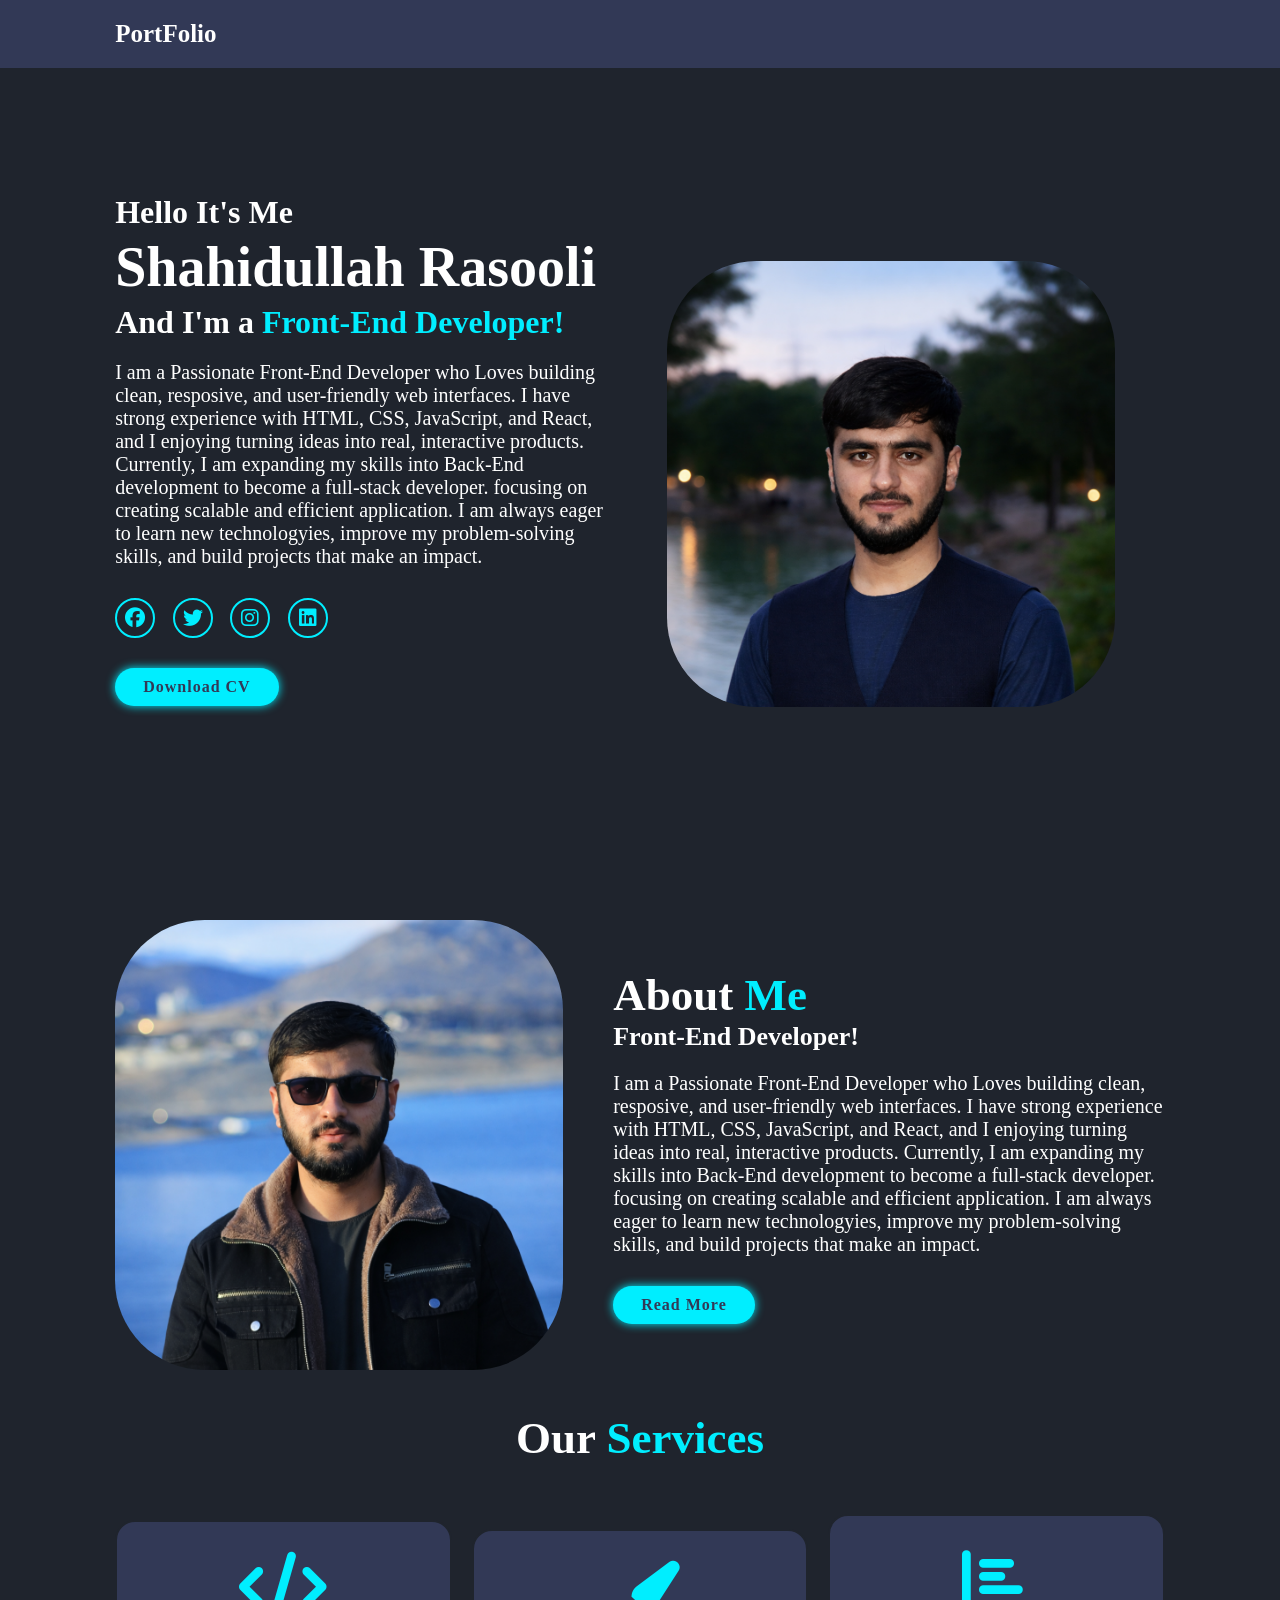
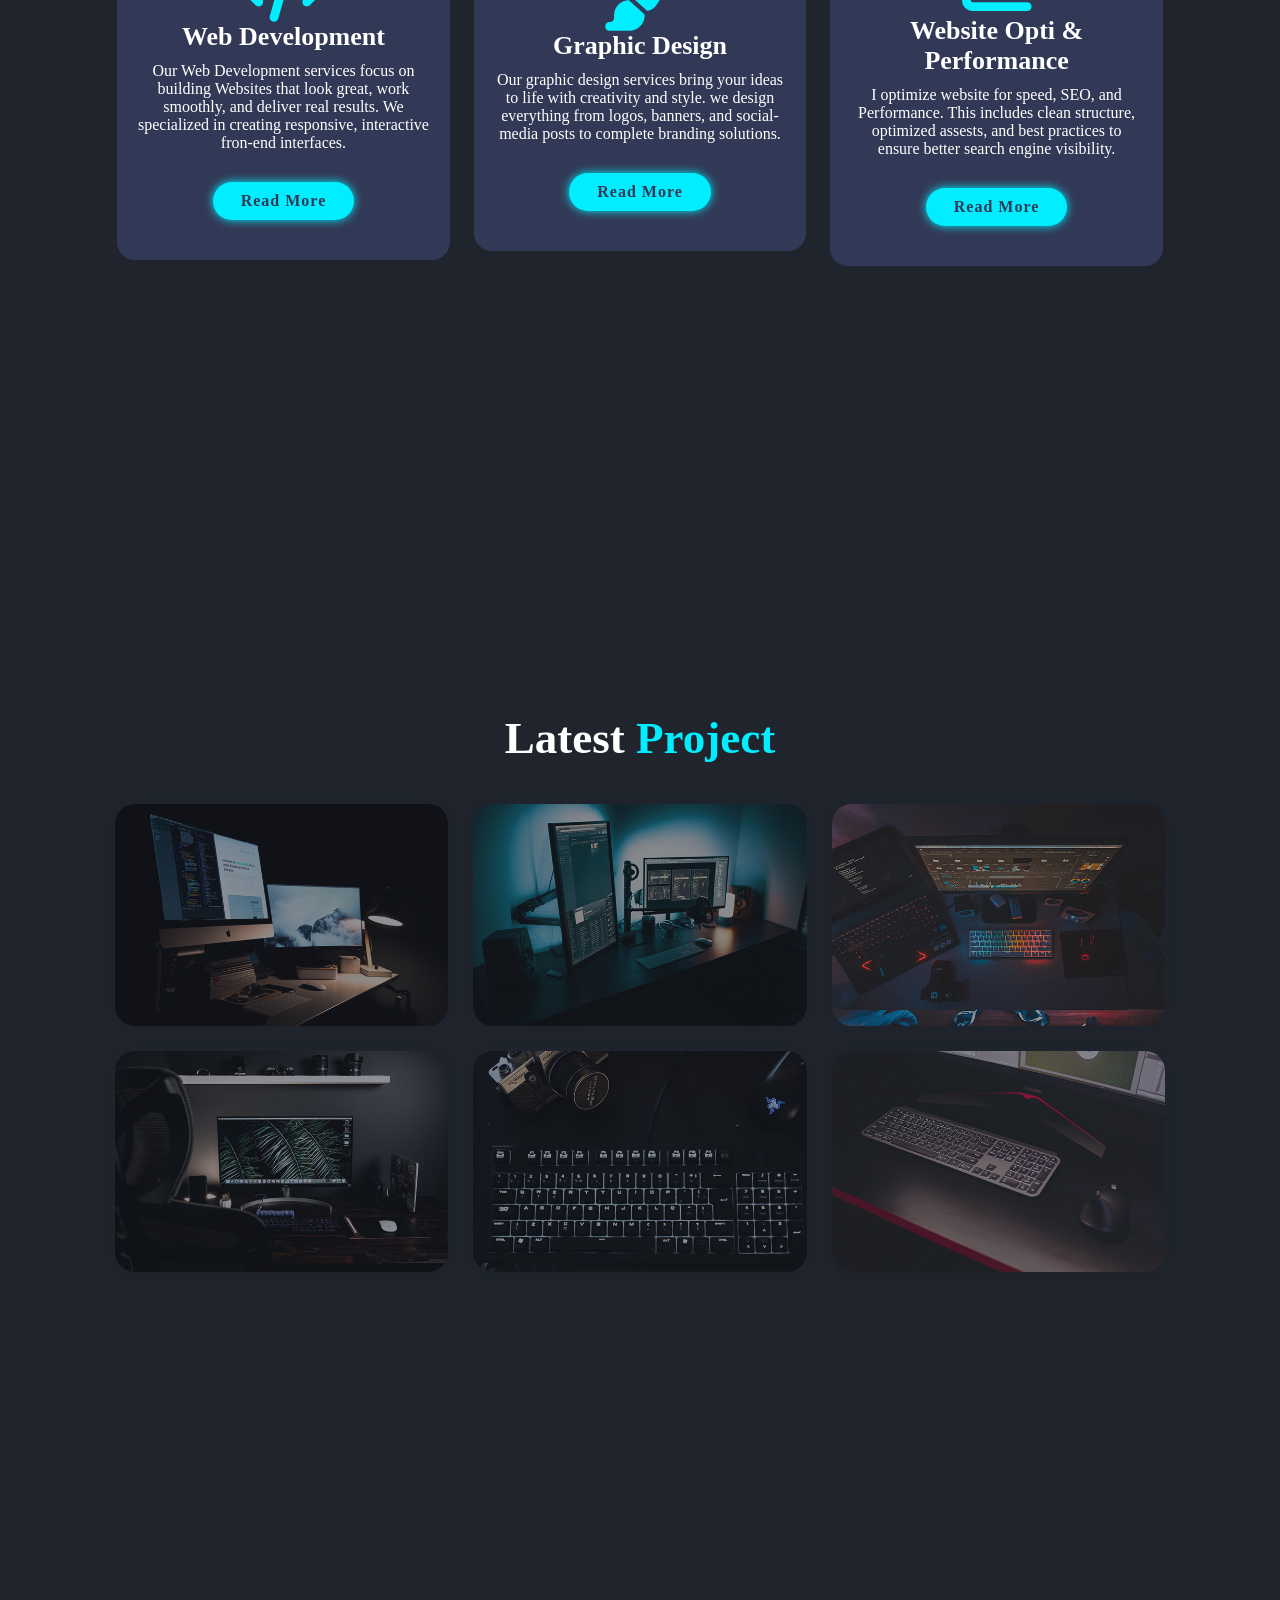
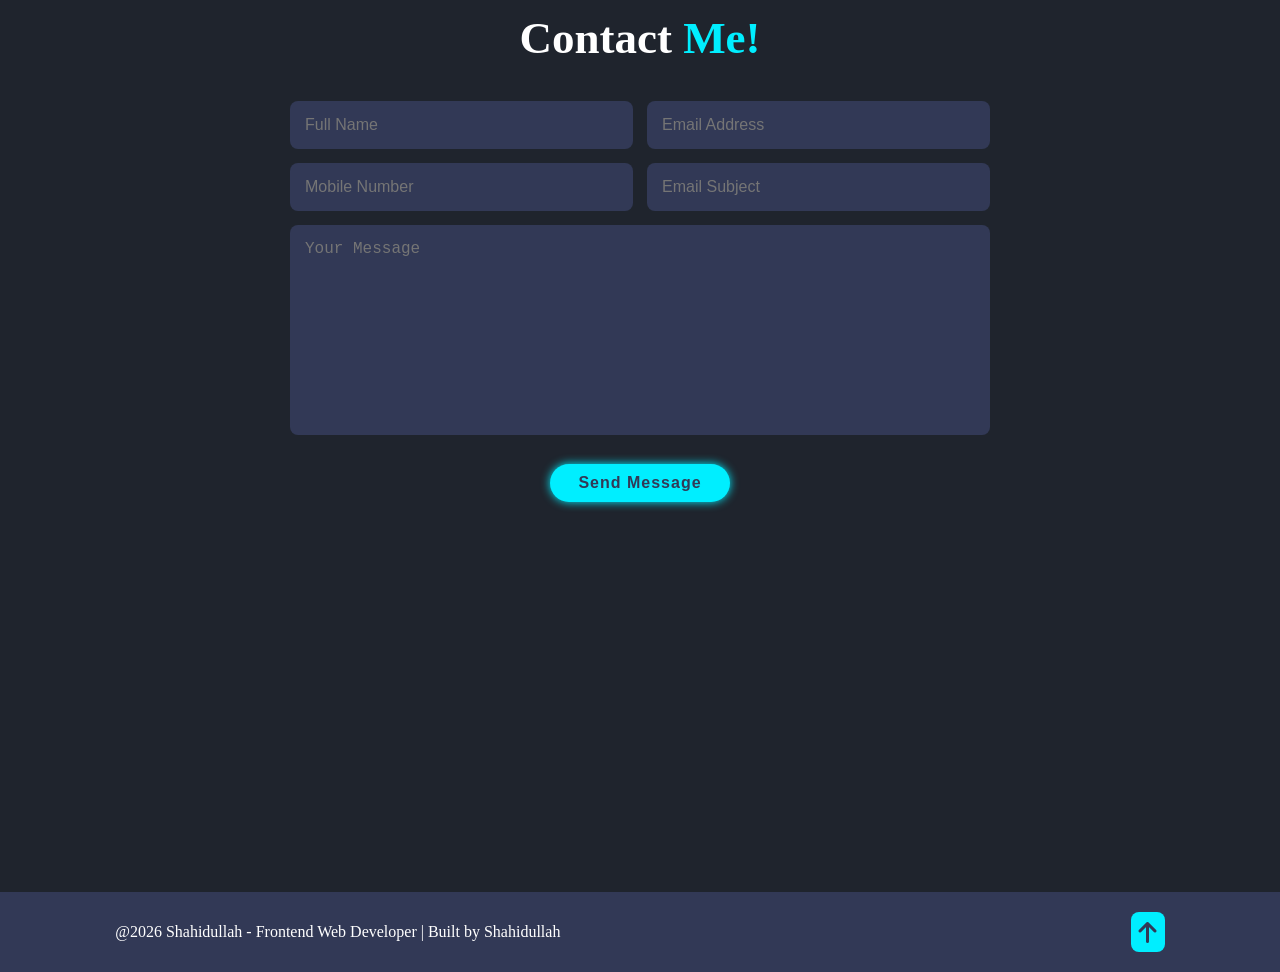
==== index.html @ 0fb564a4 "Add files via upload" ====
<!DOCTYPE html>
<html lang="en">
  <head>
    <meta charset="UTF-8" />
    <meta name="viewport" content="width=device-width, initial-scale=1.0" />
    <title>Responsive Personal Portfolio Website</title>

    

    <link
      href="https://unpkg.com/boxicons@2.1.4/css/boxicons.min.css"
      rel="stylesheet"
    />

    <link rel="stylesheet" href="css/style.css" />
    <link rel="stylesheet" href="css/all.css" />
  </head>
  <body>
    <!--Header Design -->

    <header class="header">
      <a href="#" class="logo">PortFolio</a>

      <i class="fa-solid fa-bars" id="menu-icon"></i>

      <nav class="navbar">
        <a href="#home" class="active">Home</a>
        <a href="#about">About</a>
        <a href="#services">Services</a>
        <a href="#portfolio">Portfolio</a>
        <a href="#contact">Contact</a>
      </nav>
    </header>

    <!--Home Section Design-->

    <section class="home" id="home">
      <div class="home-content">
            <h3>Hello It's Me</h3>
            <h1>Shahidullah Rasooli</h1>
            <h3>And I'm a <span>Front-End Developer!</span></h3>
            <p>
              I am a Passionate Front-End Developer who Loves building clean,
              resposive, and user-friendly web interfaces. I have strong experience
              with HTML, CSS, JavaScript, and React, and I enjoying turning ideas
              into real, interactive products. Currently, I am expanding my skills
              into Back-End development to become a full-stack developer. focusing
              on creating scalable and efficient application. I am always eager to
              learn new technologyies, improve my problem-solving skills, and build
              projects that make an impact.
            </p>
            <div class="social-media">
              <a href="https://www.facebook.com/profile.php?id=100089899447970"
                ><i class="fab fa-facebook"></i
              ></a>
              <a href="https://www.twitter.com"><i class="fab fa-twitter"></i></a>
              <a href="https://www.instagram.com"><i class="fab fa-instagram"></i></a>
              <a href="https://www.linkedin.com"><i class="fab fa-linkedin"></i></a>
            </div>
            <a href="#" class="btn">Download CV</a>
          </div>

          <div class="home-img">
             <img src="images/me-1 (2).png" alt="">
          </div>
       
      </div>

      <div class="home-img">
        <img src="images/" alt="" />
      </div>
    </section>

    <!--About Section Design-->

    <sectoin class="about" id="about">
      <div class="about-img">
        <img src="images/me-2 (1).png" alt="" />
      </div>
      <div class="about-content">
        <h2 class="heading">About <span>Me</span></h2>
        <h3>Front-End Developer!</h3>
        <p>
          I am a Passionate Front-End Developer who Loves building clean,
          resposive, and user-friendly web interfaces. I have strong experience
          with HTML, CSS, JavaScript, and React, and I enjoying turning ideas
          into real, interactive products. Currently, I am expanding my skills
          into Back-End development to become a full-stack developer. focusing
          on creating scalable and efficient application. I am always eager to
          learn new technologyies, improve my problem-solving skills, and build
          projects that make an impact.
        </p>
        <a href="#" class="btn">Read More</a>
      </div>


          
    </sectoin>

    <!--Services Section Design-->

    <section class="services" id="services">
      <h2 class="heading">Our <span>Services</span></h2>
      <div class="services-container">
        <div class="services-box">
          <i class="fa-solid fa-code"></i>
          <h3>Web Development</h3>
          <p>
            Our Web Development services focus on building Websites that look
            great, work smoothly, and deliver real results. We specialized in
            creating responsive, interactive fron-end interfaces.
          </p>
          <a href="#" class="btn">Read More</a>
        </div>

        <div class="services-box">
          <i class="fa-solid fa-paintbrush"></i>
          <h3>Graphic Design</h3>
          <p>
            Our graphic design services bring your ideas to life with creativity
            and style. we design everything from logos, banners, and
            social-media posts to complete branding solutions.
          </p>
          <a href="#" class="btn">Read More</a>
        </div>

        <div class="services-box">
          <i class="fa-solid fa-chart-bar"></i>
          <h3>Website Opti & Performance</h3>
          <p>
            I optimize website for speed, SEO, and Performance. This includes
            clean structure, optimized assests, and best practices to ensure better search engine visibility.
          </p>
          <a href="#" class="btn">Read More</a>
        </div>
      </div>
    </section>

    <!--Portfolio Section-->

    <section class="portfolio" id="portfolio">
      <h2 class="heading">Latest <span>Project</span></h2>
      <div class="portfolio-container">
        <div class="portfolio-box">
          <img src="images/portfolio1.jpg" alt="" />
          <div class="portfolio-layer">
            <h4>Personal Portfolio website</h4>
            <p>
             A modern and responsive portfolio website to showcase my skills, projects, and experience.
            </p>
            <a href="#" class="btn"><i class="fa-solid fa-link"></i></a>
          </div>
        </div>

        <div class="portfolio-box">
          <img src="images/portfolio2.jpg" alt="" />
          <div class="portfolio-layer">
            <h4>React Project(interactive App)</h4>
            <p>
            A task management app built with React for organization daily activities.
            </p>
            <a href="#" class="btn"><i class="fa-solid fa-link"></i></a>
          </div>
        </div>

        <div class="portfolio-box">
          <img src="images/portfolio3.jpg" alt="" />
          <div class="portfolio-layer">
            <h4>Contact Form Project</h4>
            <p>
              Contact Form with Validation. <br>
              A functional contact form with client-side Validation. 
            </p>
            <a href="#" class="btn"><i class="fa-solid fa-link"></i></a>
          </div>
        </div>

        <div class="portfolio-box">
          <img src="images/portfolio4.jpg" alt="" />
          <div class="portfolio-layer">
            <h4>E-Commerce Website</h4>
            <p>
             E-Commerce Website UI. <br>
             A responsive fron-end design for an online shopping website.
            </p>
            <a href="#" class="btn"><i class="fa-solid fa-link"></i></a>
          </div>
        </div>

        <div class="portfolio-box">
          <img src="images/portfolio5.jpg" alt="" />
          <div class="portfolio-layer">
            <h4>Weather Application</h4>
            <p>
             Weather Forecast App. <br>
             A web application that show real-time weather information.
            </p>
            <a href="#" class="btn"><i class="fa-solid fa-link"></i></a>
          </div>
        </div>

        <div class="portfolio-box">
          <img src="images/portfolio6.jpg" alt="" />
          <div class="portfolio-layer">
            <h4>Dashboard UI</h4>
            <p>
            Admin Dashboard UI.<br>
            A modern dashboard interface for managing data and statistics.
            </p>
            <a href="#" class="btn"><i class="fa-solid fa-link"></i></a>
          </div>
        </div>
      </div>
    </section>

    <!--Contact Section Design-->

    <section class="contact" id="contact">
      <h2 class="heading">Contact <span>Me!</span></h2>
      <form action="#">
        <div class="input-box">
          <input type="text" placeholder="Full Name" />
          <input type="email" placeholder="Email Address" />
        </div>
        <div class="input-box">
          <input type="number" placeholder="Mobile Number " />
          <input type="text" placeholder="Email Subject" />
        </div>
        <textarea
          name=""
          id=""
          cols="30"
          rows="10"
          placeholder="Your Message"
        ></textarea>
        <input type="submit" value="Send Message" class="btn" />
      </form>
    </section>

    <!--Footer Section Design-->
    <footer class="footer">
      <div class="footer-text">
        <p>@2026 Shahidullah - Frontend Web Developer | Built by Shahidullah</p>
      </div>
      <div class="footer-icontop">
        <a href="#home"> <i class="fa-solid fa-arrow-up"></i></a>
      </div>
    </footer>

    <script src="https://unpkg.com/scrollreveal"></script>

    <!--Custome js-->
    <script src="js/script.js"></script>
  </body>
</html>
---- css/style.css ----
*{
    margin: 0;
    padding: 0;
    box-sizing: border-box;
    text-decoration: none;
    border: none;
    outline: none;
    scroll-behavior: smooth;
  
   

}

:root{
    --bg-color: #1f242d;
    --second-bg-color: #323956;
    --text-color:#fff;
    --main-color:#0ef;

}

html{
    font-size: 62.5%;
   overflow-y: auto;
}


body{
    background: var(--bg-color);
  color: var(--text-color);
    font-family: 'Poppins' sans-serif;
  
}

section{
    min-height: 100vh;
    padding: 10rem 9% 2rem;
   
    
}





.header{
    position: fixed;
    top: 0;
    left: 0;
    width: 100%;
    padding: 2rem 9%;
    background: var(--second-bg-color) ;
    display: flex;
    justify-content: space-between;
    align-items: center;
    z-index: 100;
}

.header .sticky{
    border-bottom: .1rem solid rgba(0, 0, 0, .2);
}

.logo{
    font-size: 2.5rem;
    color: var(--text-color);
    font-weight: 600;
    cursor: default;
}



.navbar{
    position: absolute;
    top: 100%;
    left: 0;
    width: 100%;
    padding: 1rem 3%;
    background: var(--bg-color);
    border-top: .1rem solid rgba(0,0,0, .2);
    box-shadow: 0 .5rem 1rem rgba(0,0,0, .2);
    display: none;
}

.navbar.active{
    display: block;
}


.navbar a{
font-size: 1.7rem;
color: var(--text-color);
margin-left: 4rem;
}


.navbar a:hover,
.navbar a.active{
    color: var(--main-color);
}

#menu-icon{
    font-size: 3.6rem;
    color: var(--text-color);
    display: none;    

}


.home{
    display: flex;
    justify-content: center;
    align-items: center;
    padding: 2rem 9%;
    gap: 5rem;

}

.home-img img{
   width: 35vw;
  
   /* animation: floatImage 4s ease-in-out infinite;  */
   border-radius: 20%;
   margin-top: 70px;

}

 @keyframes floatImage {
    0% {
        transform: translateY(0);
    }

    50% {
        transform: translateY(-2.4rem);
    }
    100% {
        transform: translateY(0);
    }
 }

.home-content h3{
 font-size: 3.2rem;
 font-weight: 700;

}

span{
    color: var(--main-color);
}

.home-content h3:nth-of-type(2){
    margin-bottom: 2rem;
}

.home-content h1{
    font-size: 5.6rem;
    font-weight: 700;
    line-height: 1.3;
}

.home-content p{
    font-size: 2rem;

}


.social-media a{
    display: inline-flex;
    justify-content: center;
    align-items: center;
    width: 4rem;
    height: 4rem;
    background: transparent;
    border: .2rem solid var(--main-color);
    border-radius: 50%;
    font-size: 2rem;
    color: var(--main-color);
    margin: 3rem 1.5rem 3rem 0;
    transition: 0.5s ease;
}


.social-media a:hover{
    background: var(--main-color);
    color: var(--second-bg-color);
    box-shadow: 0 0 1rem var(--main-color);
}



.btn{
    display: inline-block;
    padding: 1rem 2.8rem;
    background: var(--main-color);
    border-radius: 4rem;
    box-shadow: 0 0 1rem var(--main-color);
    font-size: 1.6rem;
    color: var(--second-bg-color);
    letter-spacing: .1rem;
    font-weight: 600;
    transition: 0.5s ease;
}


.btn:hover{
    box-shadow: none;
}


.about{
    display: flex;
   justify-content: center;
   align-items: center;
   gap: 5rem;
  

  padding: 2rem 9%;

    


}



.about-img img{
width: 35vw;
/*animation: floatImage 4s ease-in-out infinite;*/
border-radius: 20%;
}

@keyframes floatImage {
    0% {
        transform: translateY(0);
    }

    50% {
        transform: translateY(-2.4rem);
    }
    100% {
        transform: translateY(0);
    }
 } 

.heading{
    text-align: center;
    font-size: 4.5rem;
}

.about-content h2{
    text-align: left;
    line-height: 1.2;
}

.about-content h3{
    font-size: 2.6rem;
}

.about-content p{
    font-size: 2rem;
    margin: 2rem 0 3rem;
}


.services {
    padding: 2rem 9%;
}

.services h2{
margin-bottom: 5rem;
}


.services-container{
    display: flex;
    justify-content: center;
    align-items: center;
    flex-wrap: wrap;
    gap: 2rem;
}

.services-container .services-box{
    flex: 1 1 30rem;
    background: var(--second-bg-color);
    padding: 3rem 2rem 4rem;
    border-radius: 2rem;
    text-align: center;
    border: .2rem solid var(--bg-color);
    transition: .5s ease;

}

.services-container .services-box:hover{
    border-color: var(--main-color);
    transform: scale(1.02);
}

.services-box i{
    font-size: 7rem;
    color: var(--main-color);

}

.services-box h3{
    font-size: 2.6rem;
}

.services-box p{
    font-size: 1.6rem;
    margin: 1rem 0 3rem;
}


.portfolio{
    background: var(--bg-color);
    padding: 2rem 9%;
}


.portfolio h2{
    margin-bottom: 4rem;
}

.portfolio-container{
    display: grid;
    grid-template-columns: repeat(3,1fr);
    align-items: center;
    gap: 2.5rem;
}

.portfolio-container .portfolio-box{
    position: relative;
    border-radius: 2rem;
    box-shadow: 0 0 1rem var(--bg-color);
    overflow: hidden;
    display: flex;
    
   
}



.portfolio-box img{
    width: 100%;
    transition: .5s ease;
}

.portfolio-box:hover img{
    transform: scale(1.1);
}


.portfolio-box .portfolio-layer{
    position: absolute;
    bottom: 0;
    left: 0;
    width: 100%;
    height: 100%;
    background: linear-gradient(rgba(0, 0, 0, .1), var(--main-color));
    display: flex;
    justify-content: center;
    align-items: center;
    flex-direction: column;
    text-align: center;
    padding: 0 4rem;
    transform: translateY(150%);
    transition: .5s ease;
}

.portfolio-box:hover .portfolio-layer{
    transform: translateY(0);
}


.portfolio-layer h4{
    font-size: 3rem;


}


.portfolio-layer p{
    font-size: 1.6rem;
    margin: .3rem 0 1rem;
}

.portfolio-layer a{
    display: inline-flex;
    justify-content: center;
    align-items: center;
    width: 5rem;
    height: 5rem;
    background: var(--text-color);
    border-radius: 50%;
    
}

.portfolio-layer a i{
        font-size: 2rem;
        color: var(--second-bg-color);
    }

    .contact{
        padding: 2rem 9%;
       
    }

    .contact h2{
        margin-bottom: 3rem;
    }


    .contact form{
        max-width: 70rem;
        margin: 1rem auto;
        text-align: center;
        margin-bottom: 3rem;
    }


    .contact form .input-box{
        display: flex;
        justify-content: space-between;
        flex-wrap: wrap;
    }


    .contact form .input-box input,
    .contact form textarea{
        width: 100%;
        padding: 1.5rem;
        font-size: 1.6rem;
        color: var(--text-color);
        background: var(--second-bg-color);
        border-radius: .8rem;
        margin: .7rem 0;
    }



    .contact form .input-box input 
{
    width: 49%;
}

.contact form textarea{
    resize: none;
}

.contact form .btn{
    margin-top: 2rem;
    cursor: pointer;
}

.footer{
    display: flex;
    justify-content: space-between;
    align-items: center;
    flex-wrap: wrap;
    padding: 2rem 9%;
    background:  var(--second-bg-color);
}

.footer-text{
      font-size: 1.6rem;
}


.footer-icontop a{
     display: flex;
     justify-content: center;
     align-items: center;
     padding: .8rem;
     background: var(--main-color);
     border-radius: .8rem;
     transition: .5s ease;
}


.footer-icontop a i{
    font-size: 2.4rem;
    color: var(--second-bg-color);
}

.footer-icontop a:hover{
    box-shadow: 0 0 1rem var(--main-color);
}



@media (max-width: 1200px){
    html{
        font-size: 55%;
    }
}


@media (max-width: 991px){
   .header{
    padding: 2rem 3%;
   }

 

   section{
    padding: 10rem 3% 2rem;
   }

   .services{
    padding-bottom: 7rem;
   }

   .portfolio{
    padding-bottom: 7rem;
   }

   .contact {
    min-height: auto;
   }

    .footer{
    padding: 2rem 3%;
   }
}



@media (max-width: 768px){
    #menu-icon{
        display: block;
    }

    .home-img img{
margin: auto;
    }


    .navbar{
        position: absolute;
        top: 100%;
        left: 0;
        width: 100%;
        padding: 1rem 3%;
        background: var(--bg-color);
        border-top: .1rem solid rgba(0, 0, 0, .2);
        box-shadow: 0 .5rem 1rem rgba(0, 0, 0, .2) ;
       
    }

    .navbar.active {
        display: block;
    }


    .navbar a{ 
        display: block;
        font-size: 2rem;
        margin: 3rem 0;
    }


    .home{
        
        flex-direction: column;
    }


    .home-content h3{
        font-size: 2.6rem;
    }
    .home-content h1{
        font-size: 5rem;
    }
    .home-img img{
        width: 70vw;
        margin-top: 4rem;
    }

    .about{
        flex-direction: column-reverse;
    }

    .about img{
        width: 70vw;
        margin-top: 4rem;
    }

    .services h2{
 
        margin-bottom: 3rem;
    }

    .portfolio h2{
        margin-bottom: 3rem;
    }

    .portfolio-container{
        grid-template-columns: repeat(2, 1fr);
    }
}



@media (max-width: 617px) {
    .portfolio-container{
        grid-template-columns: 1fr;
    }
}


@media (max-width: 450px){
    html{
        font-size: 50%;
    }
    .contact form .input-box input{
        width: 100%;
    }
}

@media (max-width: 365px){
    .home-img img{
        width: 90vw;
        margin-bottom: 10rem;
    }


    .about-img img{
        width: 90vw ;
    }
    .footer {
        flex-direction: column-reverse;
    }

    .footer p{
        text-align: center;
        margin-top: 2rem;
    }
}



@media (max-width: 430px){
    .home .home-content {
        padding-top: 100px;
    }
}
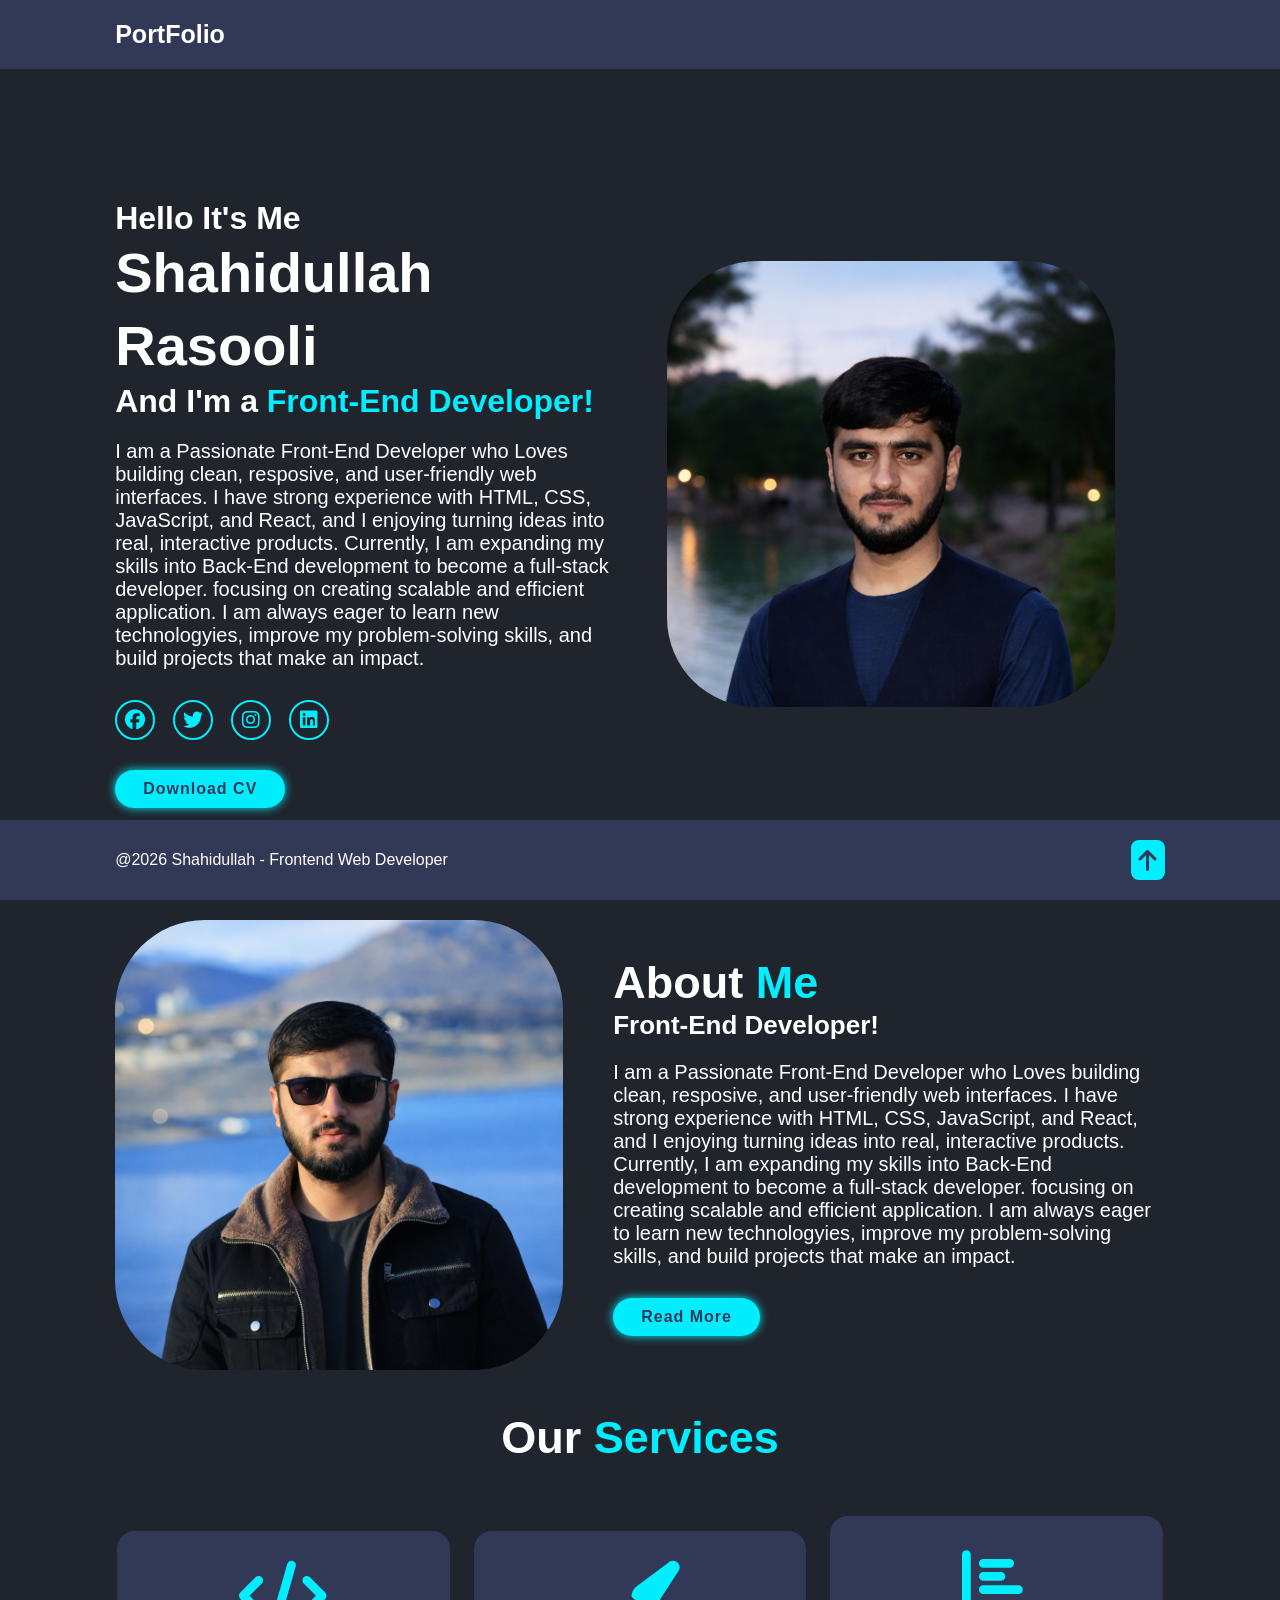
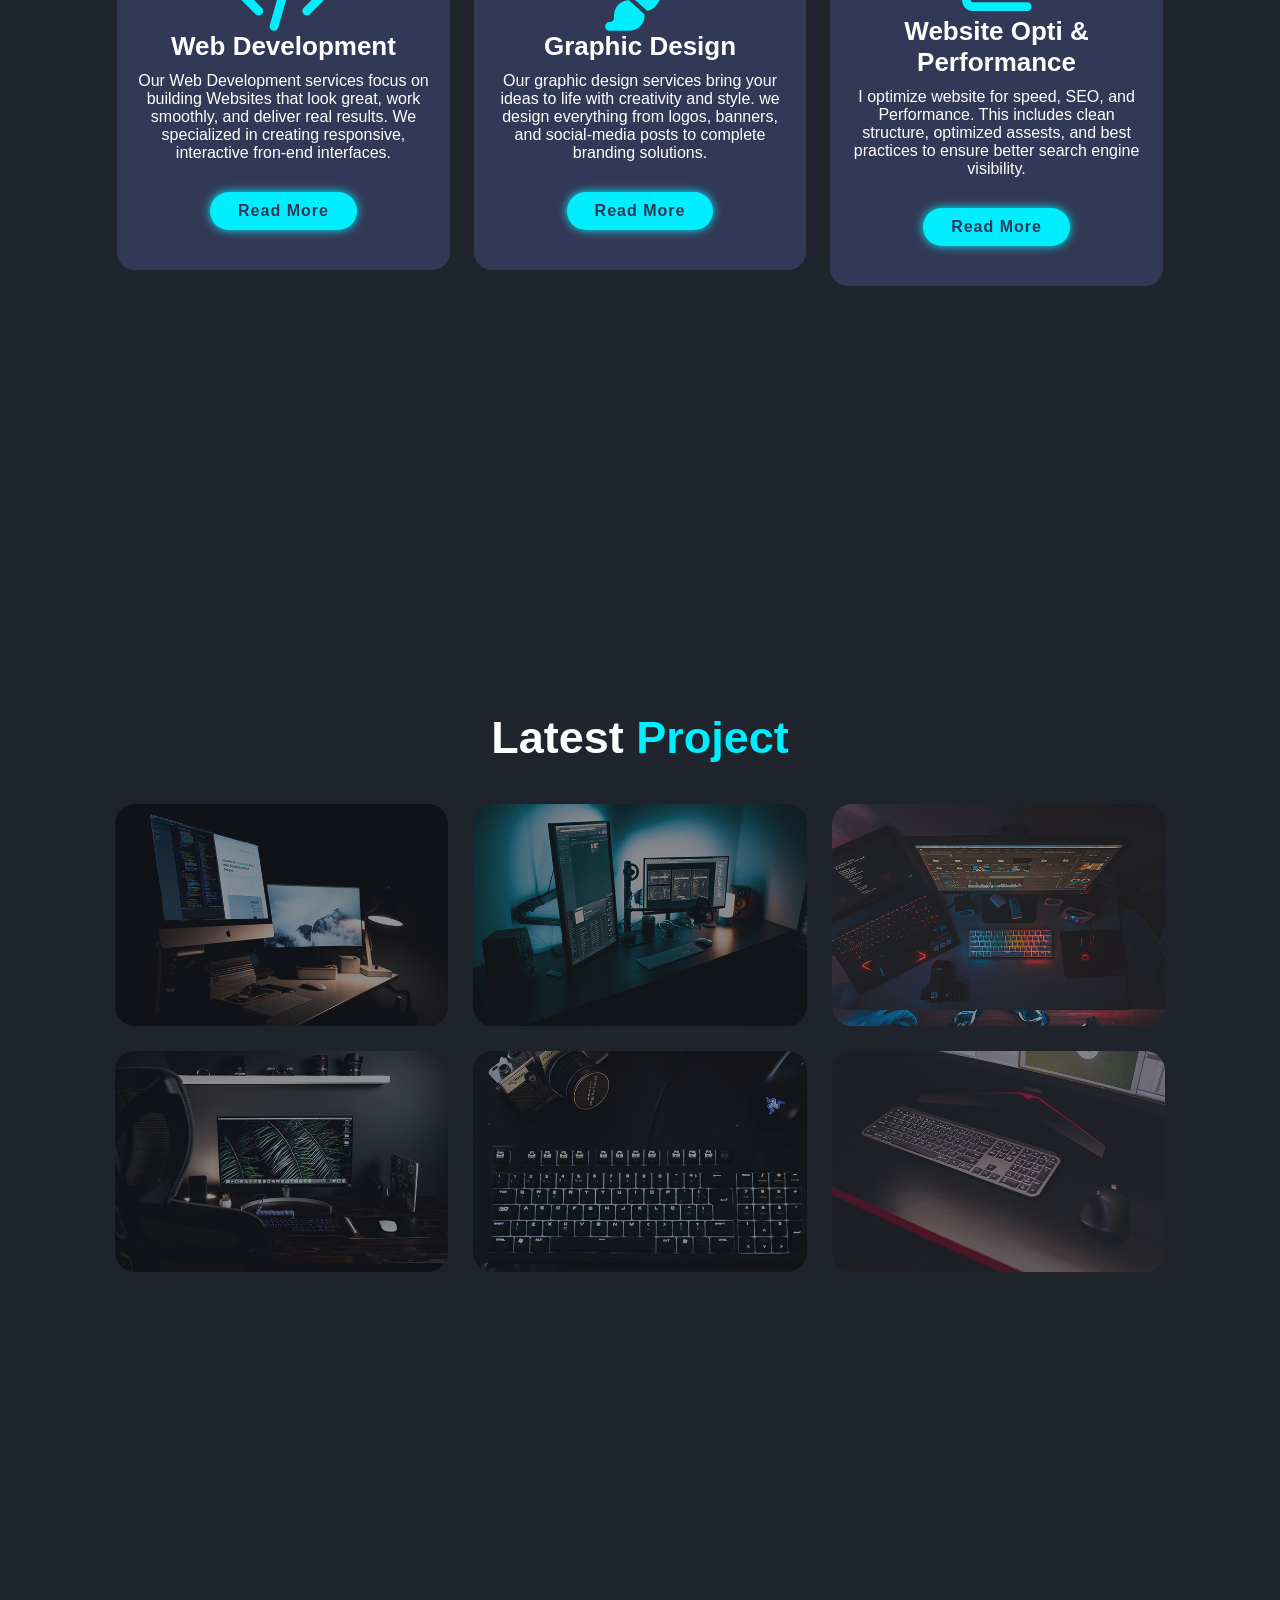
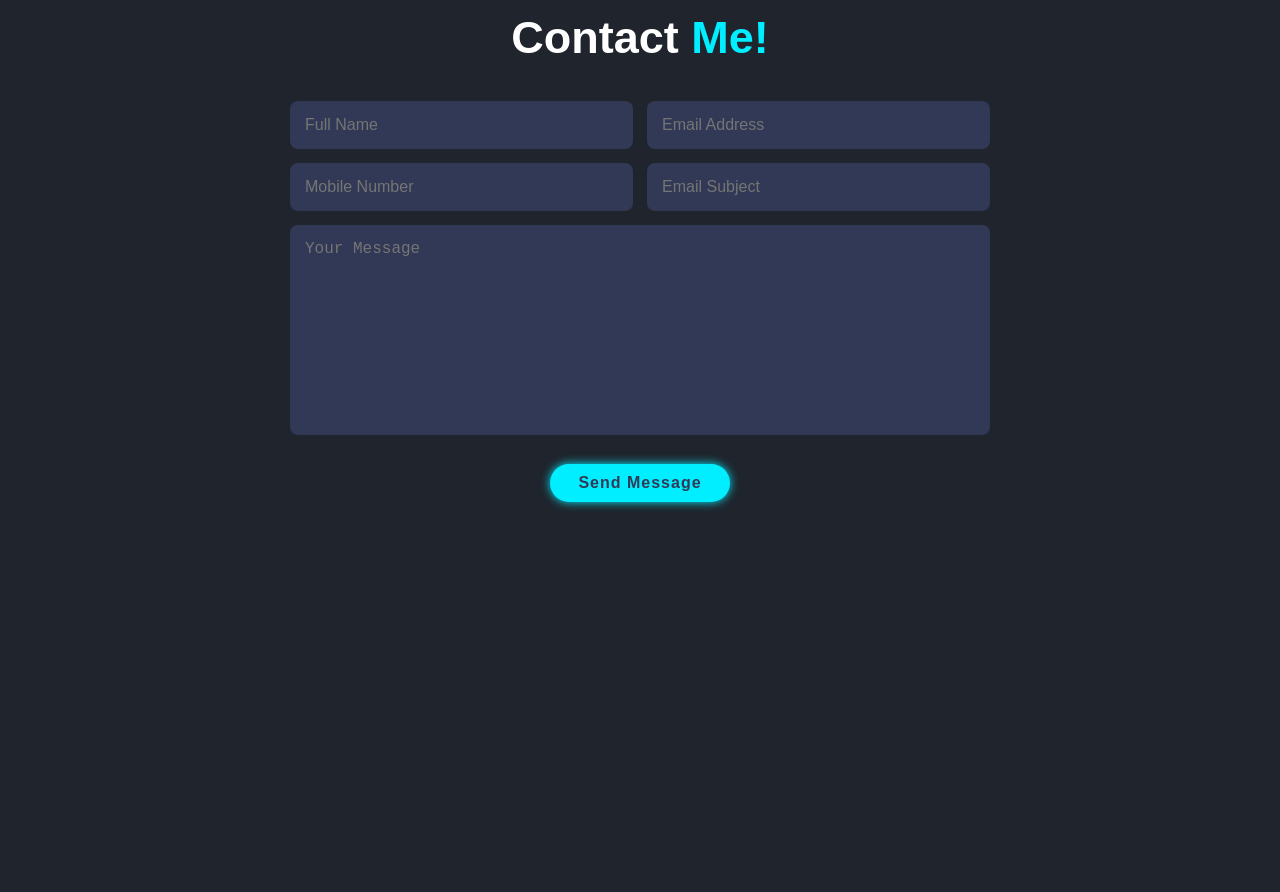
==== commit 17049ff7: "Add files via upload" ====
--- a/index.html
+++ b/index.html
@@ -14,6 +14,9 @@
 
     <link rel="stylesheet" href="css/style.css" />
     <link rel="stylesheet" href="css/all.css" />
+
+
+
   </head>
   <body>
     <!--Header Design -->
@@ -240,7 +243,7 @@
     <!--Footer Section Design-->
     <footer class="footer">
       <div class="footer-text">
-        <p>@2026 Shahidullah - Frontend Web Developer | Built by Shahidullah</p>
+        <p>@2026 Shahidullah - Frontend Web Developer</p>
       </div>
       <div class="footer-icontop">
         <a href="#home"> <i class="fa-solid fa-arrow-up"></i></a>
--- a/css/style.css
+++ b/css/style.css
@@ -31,7 +31,7 @@
 body{
     background: var(--bg-color);
   color: var(--text-color);
-    font-family: 'Poppins' sans-serif;
+  font-family: "Poppins", sans-serif;
   
 }
 
@@ -138,6 +138,10 @@
     100% {
         transform: translateY(0);
     }
+ }
+ .home-content {
+    max-height: 500px;
+    padding-bottom: 100px;
  }
 
 .home-content h3{
@@ -456,6 +460,11 @@
 
 .footer{
     display: flex;
+    position: fixed;
+    bottom: 0;
+    left: 0;
+    right: 0;
+width: 100%;
     justify-content: space-between;
     align-items: center;
     flex-wrap: wrap;
@@ -530,10 +539,17 @@
 @media (max-width: 768px){
     #menu-icon{
         display: block;
+        padding-right:  50px;
+    }
+       
+
+    .home{
+        padding-top: 100px;
     }
 
     .home-img img{
 margin: auto;
+
     }
 
 
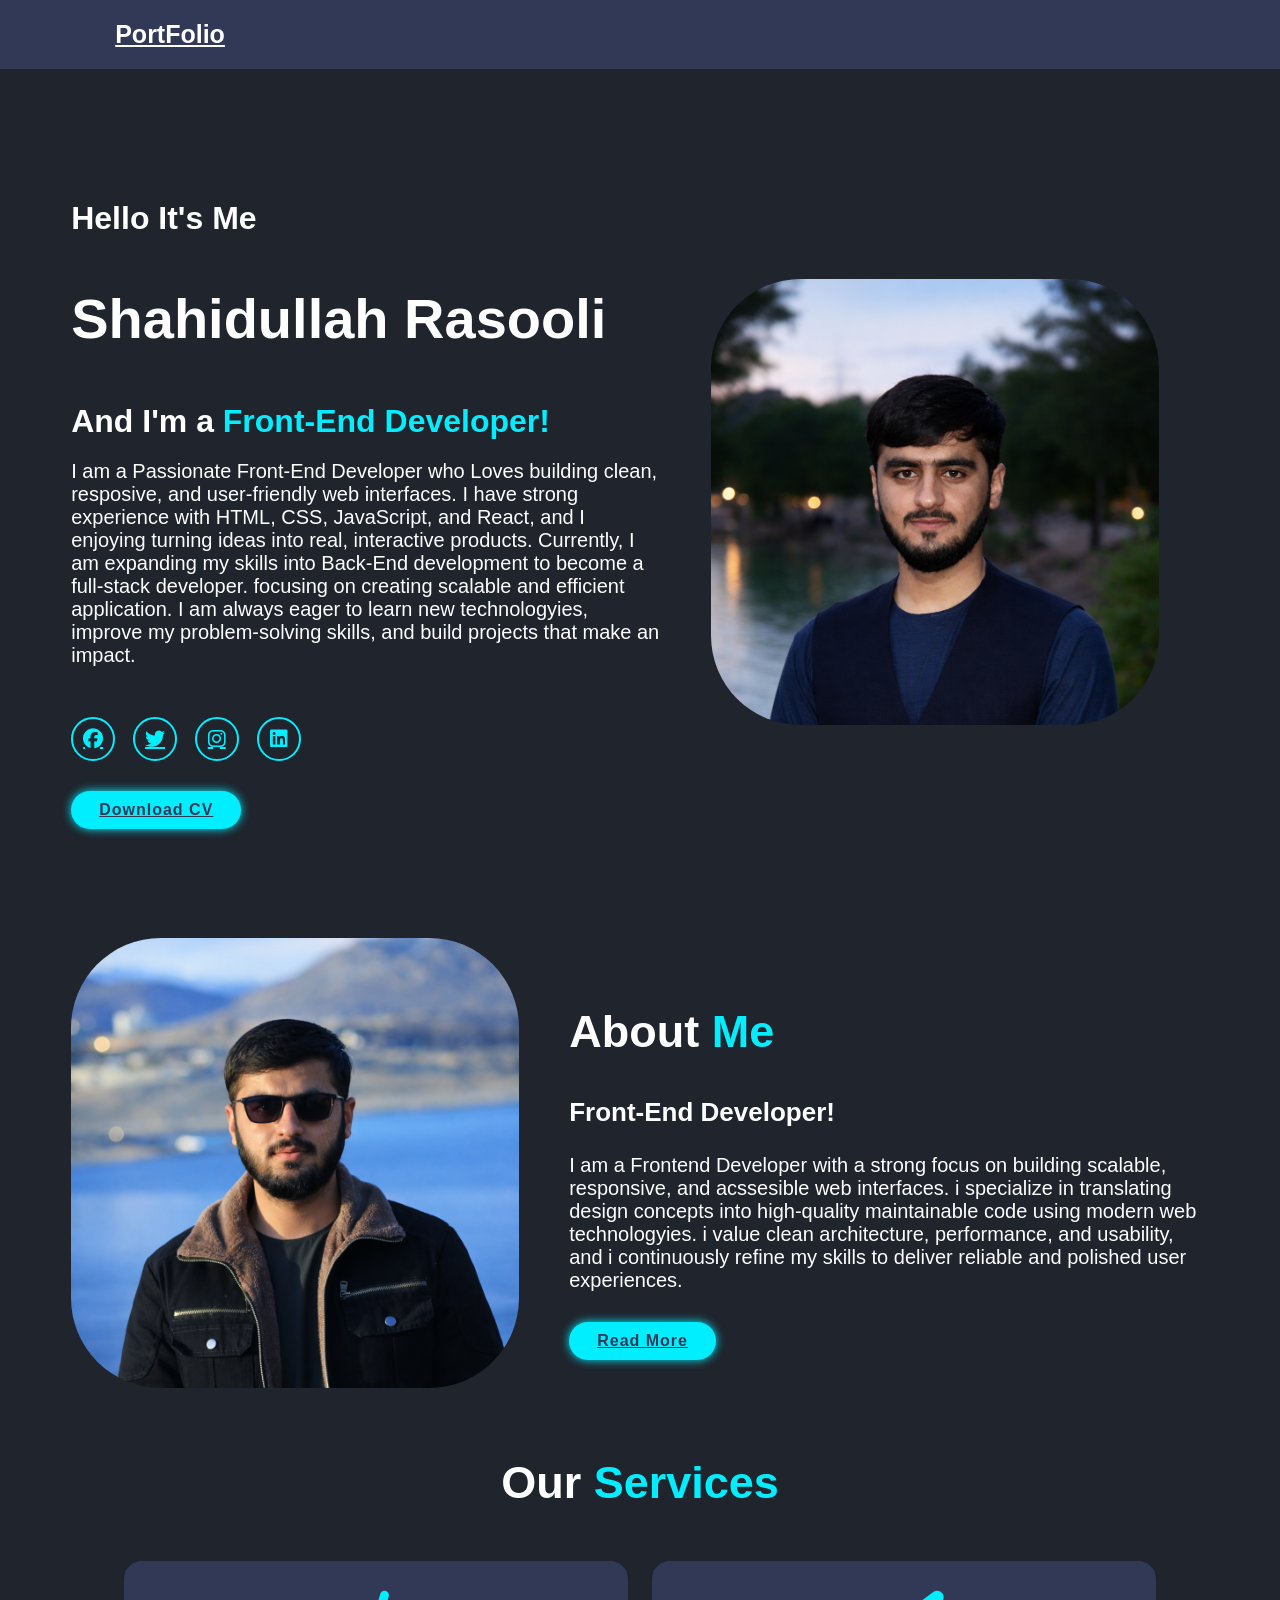
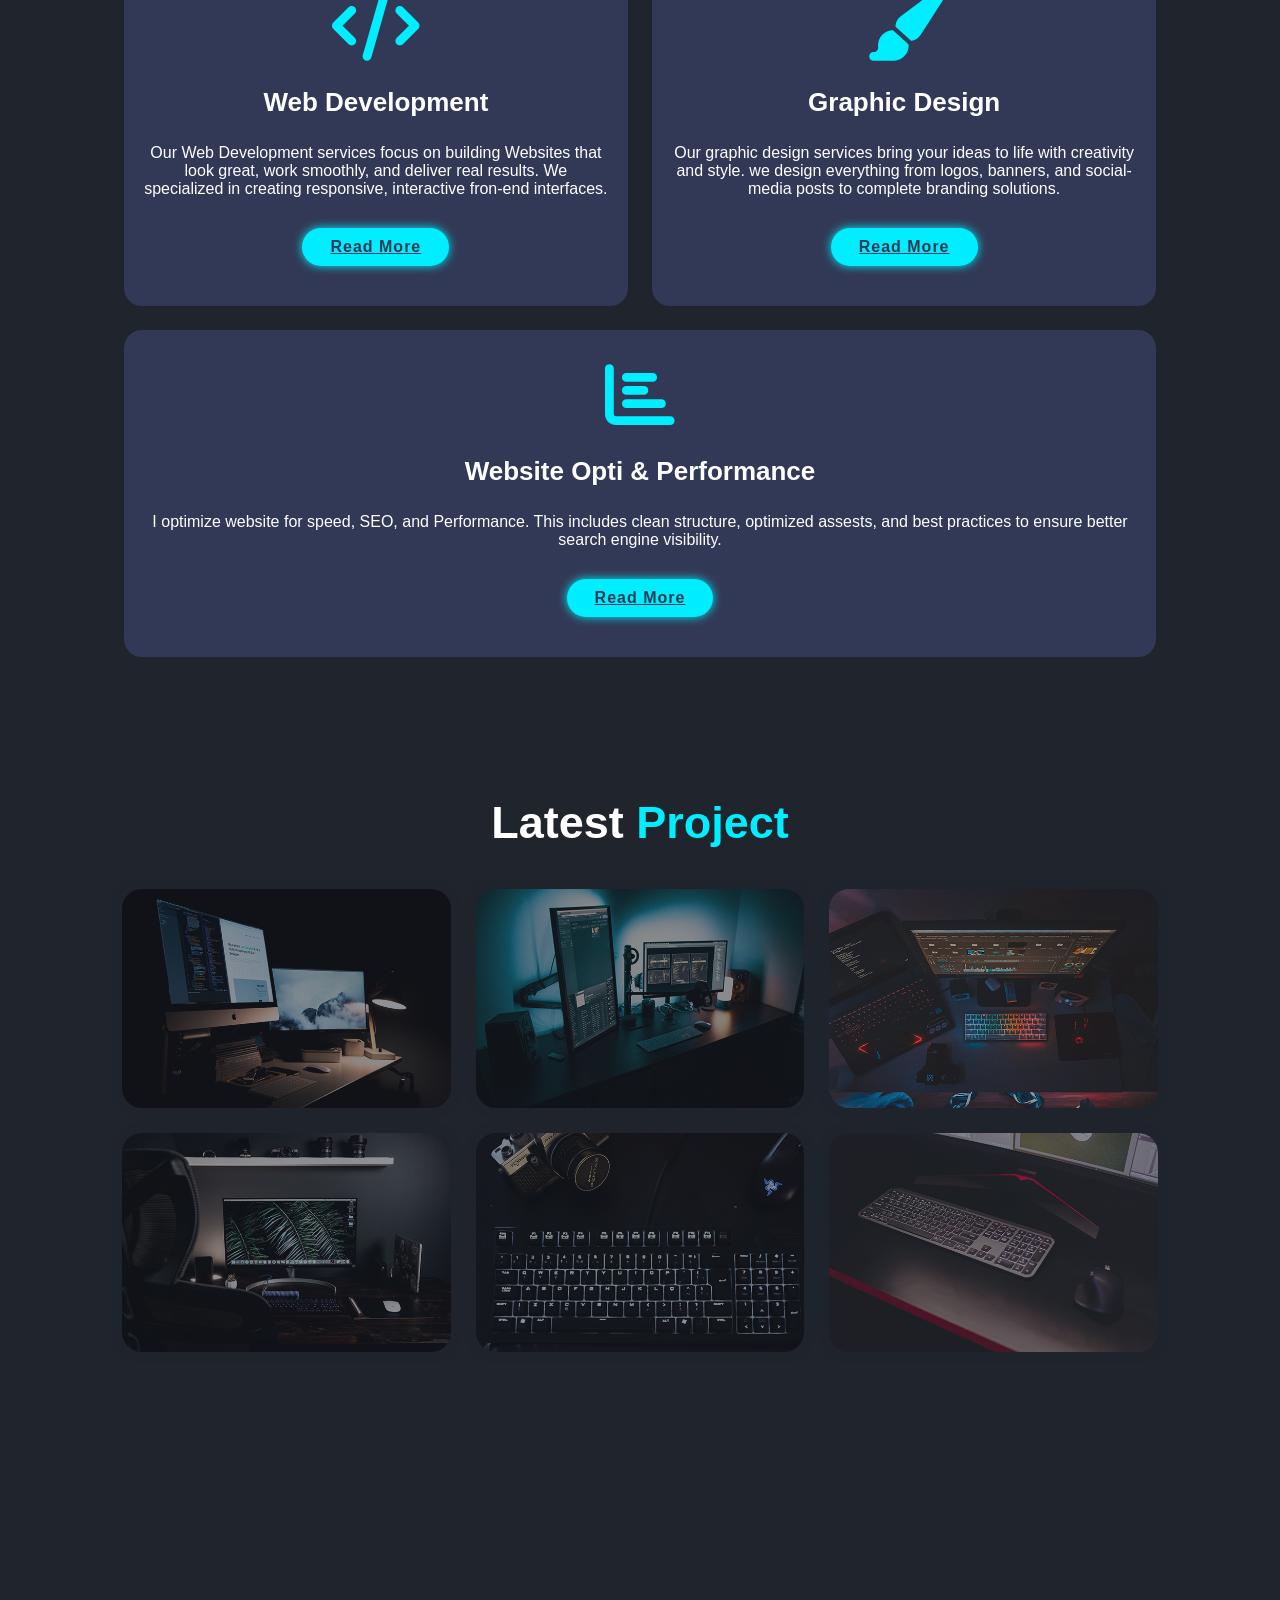
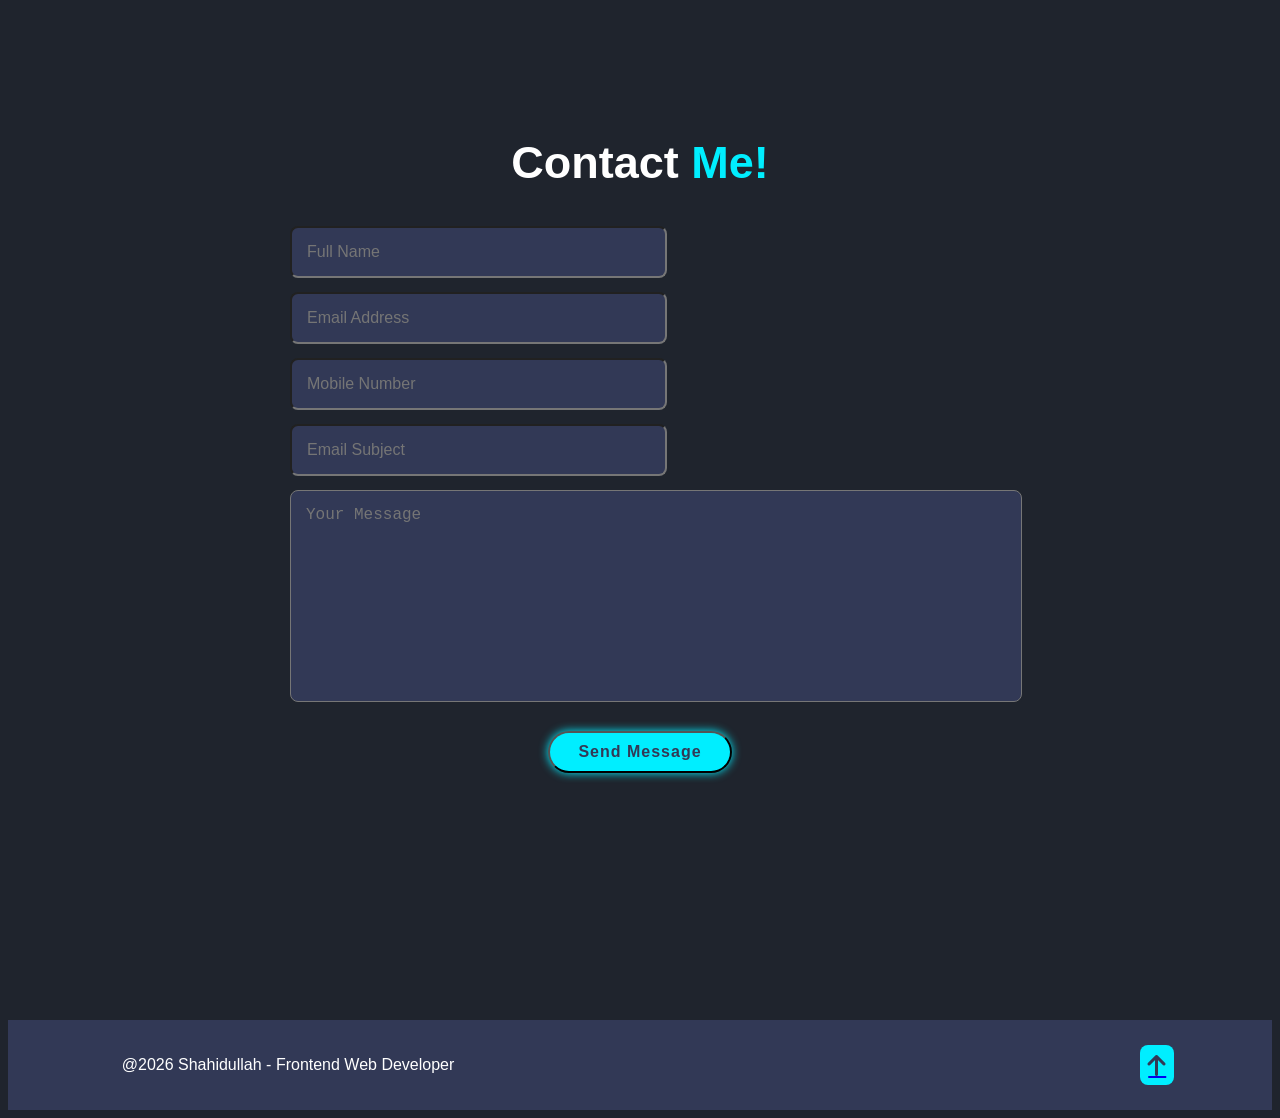
==== commit 3922e3a7: "Added some new feauters" ====
--- a/index.html
+++ b/index.html
@@ -1,258 +1,251 @@
-<!DOCTYPE html>
-<html lang="en">
-  <head>
-    <meta charset="UTF-8" />
-    <meta name="viewport" content="width=device-width, initial-scale=1.0" />
-    <title>Responsive Personal Portfolio Website</title>
-
-    
-
-    <link
-      href="https://unpkg.com/boxicons@2.1.4/css/boxicons.min.css"
-      rel="stylesheet"
-    />
-
-    <link rel="stylesheet" href="css/style.css" />
-    <link rel="stylesheet" href="css/all.css" />
-
-
-
-  </head>
-  <body>
-    <!--Header Design -->
-
-    <header class="header">
-      <a href="#" class="logo">PortFolio</a>
-
-      <i class="fa-solid fa-bars" id="menu-icon"></i>
-
-      <nav class="navbar">
-        <a href="#home" class="active">Home</a>
-        <a href="#about">About</a>
-        <a href="#services">Services</a>
-        <a href="#portfolio">Portfolio</a>
-        <a href="#contact">Contact</a>
-      </nav>
-    </header>
-
-    <!--Home Section Design-->
-
-    <section class="home" id="home">
-      <div class="home-content">
-            <h3>Hello It's Me</h3>
-            <h1>Shahidullah Rasooli</h1>
-            <h3>And I'm a <span>Front-End Developer!</span></h3>
-            <p>
-              I am a Passionate Front-End Developer who Loves building clean,
-              resposive, and user-friendly web interfaces. I have strong experience
-              with HTML, CSS, JavaScript, and React, and I enjoying turning ideas
-              into real, interactive products. Currently, I am expanding my skills
-              into Back-End development to become a full-stack developer. focusing
-              on creating scalable and efficient application. I am always eager to
-              learn new technologyies, improve my problem-solving skills, and build
-              projects that make an impact.
-            </p>
-            <div class="social-media">
-              <a href="https://www.facebook.com/profile.php?id=100089899447970"
-                ><i class="fab fa-facebook"></i
-              ></a>
-              <a href="https://www.twitter.com"><i class="fab fa-twitter"></i></a>
-              <a href="https://www.instagram.com"><i class="fab fa-instagram"></i></a>
-              <a href="https://www.linkedin.com"><i class="fab fa-linkedin"></i></a>
-            </div>
-            <a href="#" class="btn">Download CV</a>
-          </div>
-
-          <div class="home-img">
-             <img src="images/me-1 (2).png" alt="">
-          </div>
-       
-      </div>
-
-      <div class="home-img">
-        <img src="images/" alt="" />
-      </div>
-    </section>
-
-    <!--About Section Design-->
-
-    <sectoin class="about" id="about">
-      <div class="about-img">
-        <img src="images/me-2 (1).png" alt="" />
-      </div>
-      <div class="about-content">
-        <h2 class="heading">About <span>Me</span></h2>
-        <h3>Front-End Developer!</h3>
-        <p>
-          I am a Passionate Front-End Developer who Loves building clean,
-          resposive, and user-friendly web interfaces. I have strong experience
-          with HTML, CSS, JavaScript, and React, and I enjoying turning ideas
-          into real, interactive products. Currently, I am expanding my skills
-          into Back-End development to become a full-stack developer. focusing
-          on creating scalable and efficient application. I am always eager to
-          learn new technologyies, improve my problem-solving skills, and build
-          projects that make an impact.
-        </p>
-        <a href="#" class="btn">Read More</a>
-      </div>
-
-
-          
-    </sectoin>
-
-    <!--Services Section Design-->
-
-    <section class="services" id="services">
-      <h2 class="heading">Our <span>Services</span></h2>
-      <div class="services-container">
-        <div class="services-box">
-          <i class="fa-solid fa-code"></i>
-          <h3>Web Development</h3>
-          <p>
-            Our Web Development services focus on building Websites that look
-            great, work smoothly, and deliver real results. We specialized in
-            creating responsive, interactive fron-end interfaces.
-          </p>
-          <a href="#" class="btn">Read More</a>
-        </div>
-
-        <div class="services-box">
-          <i class="fa-solid fa-paintbrush"></i>
-          <h3>Graphic Design</h3>
-          <p>
-            Our graphic design services bring your ideas to life with creativity
-            and style. we design everything from logos, banners, and
-            social-media posts to complete branding solutions.
-          </p>
-          <a href="#" class="btn">Read More</a>
-        </div>
-
-        <div class="services-box">
-          <i class="fa-solid fa-chart-bar"></i>
-          <h3>Website Opti & Performance</h3>
-          <p>
-            I optimize website for speed, SEO, and Performance. This includes
-            clean structure, optimized assests, and best practices to ensure better search engine visibility.
-          </p>
-          <a href="#" class="btn">Read More</a>
-        </div>
-      </div>
-    </section>
-
-    <!--Portfolio Section-->
-
-    <section class="portfolio" id="portfolio">
-      <h2 class="heading">Latest <span>Project</span></h2>
-      <div class="portfolio-container">
-        <div class="portfolio-box">
-          <img src="images/portfolio1.jpg" alt="" />
-          <div class="portfolio-layer">
-            <h4>Personal Portfolio website</h4>
-            <p>
-             A modern and responsive portfolio website to showcase my skills, projects, and experience.
-            </p>
-            <a href="#" class="btn"><i class="fa-solid fa-link"></i></a>
-          </div>
-        </div>
-
-        <div class="portfolio-box">
-          <img src="images/portfolio2.jpg" alt="" />
-          <div class="portfolio-layer">
-            <h4>React Project(interactive App)</h4>
-            <p>
-            A task management app built with React for organization daily activities.
-            </p>
-            <a href="#" class="btn"><i class="fa-solid fa-link"></i></a>
-          </div>
-        </div>
-
-        <div class="portfolio-box">
-          <img src="images/portfolio3.jpg" alt="" />
-          <div class="portfolio-layer">
-            <h4>Contact Form Project</h4>
-            <p>
-              Contact Form with Validation. <br>
-              A functional contact form with client-side Validation. 
-            </p>
-            <a href="#" class="btn"><i class="fa-solid fa-link"></i></a>
-          </div>
-        </div>
-
-        <div class="portfolio-box">
-          <img src="images/portfolio4.jpg" alt="" />
-          <div class="portfolio-layer">
-            <h4>E-Commerce Website</h4>
-            <p>
-             E-Commerce Website UI. <br>
-             A responsive fron-end design for an online shopping website.
-            </p>
-            <a href="#" class="btn"><i class="fa-solid fa-link"></i></a>
-          </div>
-        </div>
-
-        <div class="portfolio-box">
-          <img src="images/portfolio5.jpg" alt="" />
-          <div class="portfolio-layer">
-            <h4>Weather Application</h4>
-            <p>
-             Weather Forecast App. <br>
-             A web application that show real-time weather information.
-            </p>
-            <a href="#" class="btn"><i class="fa-solid fa-link"></i></a>
-          </div>
-        </div>
-
-        <div class="portfolio-box">
-          <img src="images/portfolio6.jpg" alt="" />
-          <div class="portfolio-layer">
-            <h4>Dashboard UI</h4>
-            <p>
-            Admin Dashboard UI.<br>
-            A modern dashboard interface for managing data and statistics.
-            </p>
-            <a href="#" class="btn"><i class="fa-solid fa-link"></i></a>
-          </div>
-        </div>
-      </div>
-    </section>
-
-    <!--Contact Section Design-->
-
-    <section class="contact" id="contact">
-      <h2 class="heading">Contact <span>Me!</span></h2>
-      <form action="#">
-        <div class="input-box">
-          <input type="text" placeholder="Full Name" />
-          <input type="email" placeholder="Email Address" />
-        </div>
-        <div class="input-box">
-          <input type="number" placeholder="Mobile Number " />
-          <input type="text" placeholder="Email Subject" />
-        </div>
-        <textarea
-          name=""
-          id=""
-          cols="30"
-          rows="10"
-          placeholder="Your Message"
-        ></textarea>
-        <input type="submit" value="Send Message" class="btn" />
-      </form>
-    </section>
-
-    <!--Footer Section Design-->
-    <footer class="footer">
-      <div class="footer-text">
-        <p>@2026 Shahidullah - Frontend Web Developer</p>
-      </div>
-      <div class="footer-icontop">
-        <a href="#home"> <i class="fa-solid fa-arrow-up"></i></a>
-      </div>
-    </footer>
-
-    <script src="https://unpkg.com/scrollreveal"></script>
-
-    <!--Custome js-->
-    <script src="js/script.js"></script>
-  </body>
-</html>
+<!DOCTYPE html>
+<html lang="en">
+  <head>
+    <meta charset="UTF-8" />
+    <meta name="viewport" content="width=device-width, initial-scale=1.0" />
+    <title>Responsive Personal Portfolio Website</title>
+
+    
+
+    <link
+      href="https://unpkg.com/boxicons@2.1.4/css/boxicons.min.css"
+      rel="stylesheet"
+    />
+
+    <link rel="stylesheet" href="css/style.css" />
+    <link rel="stylesheet" href="css/all.css" />
+
+
+
+  </head>
+  <body>
+    <!--Header Design -->
+
+    <header class="header">
+      <a href="#" class="logo">PortFolio</a>
+
+      <i class="fa-solid fa-bars" id="menu-icon"></i>
+
+      <nav class="navbar">
+        <a href="#home" class="active">Home</a>
+        <a href="#about">About</a>
+        <a href="#services">Services</a>
+        <a href="#portfolio">Portfolio</a>
+        <a href="#contact">Contact</a>
+      </nav>
+    </header>
+
+    <!--Home Section Design-->
+
+    <section class="home" id="home">
+      <div class="home-content">
+            <h3>Hello It's Me</h3>
+            <h1>Shahidullah Rasooli</h1>
+            <h3>And I'm a <span>Front-End Developer!</span></h3>
+            <p>
+              I am a Passionate Front-End Developer who Loves building clean,
+              resposive, and user-friendly web interfaces. I have strong experience
+              with HTML, CSS, JavaScript, and React, and I enjoying turning ideas
+              into real, interactive products. Currently, I am expanding my skills
+              into Back-End development to become a full-stack developer. focusing
+              on creating scalable and efficient application. I am always eager to
+              learn new technologyies, improve my problem-solving skills, and build
+              projects that make an impact.
+            </p>
+            <div class="social-media">
+              <a href="https://www.facebook.com/profile.php?id=100089899447970"
+                ><i class="fab fa-facebook"></i
+              ></a>
+              <a href="https://www.twitter.com"><i class="fab fa-twitter"></i></a>
+              <a href="https://www.instagram.com"><i class="fab fa-instagram"></i></a>
+              <a href="https://www.linkedin.com"><i class="fab fa-linkedin"></i></a>
+            </div>
+            <a href="#" class="btn">Download CV</a>
+          </div>
+
+          <div class="home-img">
+             <img src="images/me-1 (2).png" alt="">
+          </div>
+       
+      </div>
+
+      <div class="home-img">
+        <img src="images/" alt="" />
+      </div>
+    </section>
+
+    <!--About Section Design-->
+
+    <sectoin class="about" id="about">
+      <div class="about-img">
+        <img src="images/me-2 (1).png" alt="" />
+      </div>
+      <div class="about-content">
+        <h2 class="heading">About <span>Me</span></h2>
+        <h3>Front-End Developer!</h3>
+        <p>
+      I am a Frontend Developer with a strong focus on building scalable, responsive, and acssesible web interfaces. i specialize in translating design concepts into high-quality maintainable code using modern web technologyies. i value clean architecture, performance, and usability, and i continuously refine my skills to deliver reliable and polished user experiences. 
+        </p>
+        <a href="#" class="btn">Read More</a>
+      </div>
+
+
+          
+    </sectoin>
+
+    <!--Services Section Design-->
+
+    <section class="services" id="services">
+      <h2 class="heading">Our <span>Services</span></h2>
+      <div class="services-container">
+        <div class="services-box">
+          <i class="fa-solid fa-code"></i>
+          <h3>Web Development</h3>
+          <p>
+            Our Web Development services focus on building Websites that look
+            great, work smoothly, and deliver real results. We specialized in
+            creating responsive, interactive fron-end interfaces.
+          </p>
+          <a href="#" class="btn">Read More</a>
+        </div>
+
+        <div class="services-box">
+          <i class="fa-solid fa-paintbrush"></i>
+          <h3>Graphic Design</h3>
+          <p>
+            Our graphic design services bring your ideas to life with creativity
+            and style. we design everything from logos, banners, and
+            social-media posts to complete branding solutions.
+          </p>
+          <a href="#" class="btn">Read More</a>
+        </div>
+
+        <div class="services-box">
+          <i class="fa-solid fa-chart-bar"></i>
+          <h3>Website Opti & Performance</h3>
+          <p>
+            I optimize website for speed, SEO, and Performance. This includes
+            clean structure, optimized assests, and best practices to ensure better search engine visibility.
+          </p>
+          <a href="#" class="btn">Read More</a>
+        </div>
+      </div>
+    </section>
+
+    <!--Portfolio Section-->
+
+    <section class="portfolio" id="portfolio">
+      <h2 class="heading">Latest <span>Project</span></h2>
+      <div class="portfolio-container">
+        <div class="portfolio-box">
+          <img src="images/portfolio1.jpg" alt="" />
+          <div class="portfolio-layer">
+            <h4>Personal Portfolio website</h4>
+            <p>
+             A modern and responsive portfolio website to showcase my skills, projects, and experience.
+            </p>
+            <a href="#" class="btn"><i class="fa-solid fa-link"></i></a>
+          </div>
+        </div>
+
+        <div class="portfolio-box">
+          <img src="images/portfolio2.jpg" alt="" />
+          <div class="portfolio-layer">
+            <h4>React Project(interactive App)</h4>
+            <p>
+            A task management app built with React for organization daily activities.
+            </p>
+            <a href="#" class="btn"><i class="fa-solid fa-link"></i></a>
+          </div>
+        </div>
+
+        <div class="portfolio-box">
+          <img src="images/portfolio3.jpg" alt="" />
+          <div class="portfolio-layer">
+            <h4>Contact Form Project</h4>
+            <p>
+              Contact Form with Validation. <br>
+              A functional contact form with client-side Validation. 
+            </p>
+            <a href="#" class="btn"><i class="fa-solid fa-link"></i></a>
+          </div>
+        </div>
+
+        <div class="portfolio-box">
+          <img src="images/portfolio4.jpg" alt="" />
+          <div class="portfolio-layer">
+            <h4>E-Commerce Website</h4>
+            <p>
+             E-Commerce Website UI. <br>
+             A responsive fron-end design for an online shopping website.
+            </p>
+            <a href="#" class="btn"><i class="fa-solid fa-link"></i></a>
+          </div>
+        </div>
+
+        <div class="portfolio-box">
+          <img src="images/portfolio5.jpg" alt="" />
+          <div class="portfolio-layer">
+            <h4>Weather Application</h4>
+            <p>
+             Weather Forecast App. <br>
+             A web application that show real-time weather information.
+            </p>
+            <a href="#" class="btn"><i class="fa-solid fa-link"></i></a>
+          </div>
+        </div>
+
+        <div class="portfolio-box">
+          <img src="images/portfolio6.jpg" alt="" />
+          <div class="portfolio-layer">
+            <h4>Dashboard UI</h4>
+            <p>
+            Admin Dashboard UI.<br>
+            A modern dashboard interface for managing data and statistics.
+            </p>
+            <a href="#" class="btn"><i class="fa-solid fa-link"></i></a>
+          </div>
+        </div>
+      </div>
+    </section>
+
+    <!--Contact Section Design-->
+
+    <section class="contact" id="contact">
+      <h2 class="heading">Contact <span>Me!</span></h2>
+      <form action="#">
+        <div class="input-box">
+          <input type="text" placeholder="Full Name" />
+          <input type="email" placeholder="Email Address" />
+        </div>
+        <div class="input-box">
+          <input type="number" placeholder="Mobile Number " />
+          <input type="text" placeholder="Email Subject" />
+        </div>
+        <textarea
+          name=""
+          id=""
+          cols="30"
+          rows="10"
+          placeholder="Your Message"
+        ></textarea>
+        <input type="submit" value="Send Message" class="btn" />
+      </form>
+    </section>
+
+    <!--Footer Section Design-->
+    <footer class="footer">
+      <div class="footer-text">
+        <p>@2026 Shahidullah - Frontend Web Developer</p>
+      </div>
+      <div class="footer-icontop">
+        <a href="#home"> <i class="fa-solid fa-arrow-up"></i></a>
+      </div>
+    </footer>
+
+    <script src="https://unpkg.com/scrollreveal"></script>
+
+    <!--Custome js-->
+    <script src="js/script.js"></script>
+  </body>
+</html>
--- a/css/style.css
+++ b/css/style.css
@@ -1,3 +1,4 @@
+<<<<<<< HEAD
 
 
 
@@ -32,6 +33,7 @@
     background: var(--bg-color);
   color: var(--text-color);
   font-family: "Poppins", sans-serif;
+  overflow-x: hidden;
   
 }
 
@@ -77,16 +79,14 @@
     top: 100%;
     left: 0;
     width: 100%;
-    padding: 1rem 3%;
+    padding: 2rem 9%;
     background: var(--bg-color);
     border-top: .1rem solid rgba(0,0,0, .2);
     box-shadow: 0 .5rem 1rem rgba(0,0,0, .2);
     display: none;
 }
 
-.navbar.active{
-    display: block;
-}
+
 
 
 .navbar a{
@@ -113,7 +113,7 @@
     display: flex;
     justify-content: center;
     align-items: center;
-    padding: 2rem 9%;
+ padding: 1rem 5%;
     gap: 5rem;
 
 }
@@ -220,7 +220,7 @@
    gap: 5rem;
   
 
-  padding: 2rem 9%;
+  padding: 1rem 5%;
 
     
 
@@ -460,16 +460,15 @@
 
 .footer{
     display: flex;
-    position: fixed;
     bottom: 0;
     left: 0;
-    right: 0;
-width: 100%;
+    width: 100vw;
     justify-content: space-between;
     align-items: center;
     flex-wrap: wrap;
     padding: 2rem 9%;
     background:  var(--second-bg-color);
+    box-sizing: border-box;
 }
 
 .footer-text{
@@ -539,8 +538,10 @@
 @media (max-width: 768px){
     #menu-icon{
         display: block;
-        padding-right:  50px;
-    }
+        padding-right: 2rem;
+    }
+
+  
        
 
     .home{
@@ -623,6 +624,9 @@
     .portfolio-container{
         grid-template-columns: 1fr;
     }
+    .footer{
+        width: 100%;
+    }
 }
 
 
@@ -630,16 +634,39 @@
     html{
         font-size: 50%;
     }
+
+    .home{
+        padding-top: 120px ;
+    }
     .contact form .input-box input{
         width: 100%;
     }
-}
-
-@media (max-width: 365px){
+
+    .home-img img{
+      margin-top: 70px;
+      margin-bottom: -50px;
+    }
+
+     .footer{
+        width: 100%;
+    }
+}
+
+@media (max-width: 390px){
     .home-img img{
         width: 90vw;
-        margin-bottom: 10rem;
-    }
+      
+        margin-top: 200px;
+        margin-bottom: -100px;
+    }
+     .footer{
+        width: 100%;
+    }
+
+     .home{
+        padding-top: 20px ;
+    }
+
 
 
     .about-img img{
@@ -661,7 +688,722 @@
     .home .home-content {
         padding-top: 100px;
     }
-}
-
-
-
+
+     .footer{
+        width: 100%;
+    }
+}
+
+@media (max-width: 220px){
+    .footer{
+        width: 100%;
+    }
+}
+
+
+
+=======
+
+
+
+*{
+    margin: 0;
+    padding: 0;
+    box-sizing: border-box;
+    text-decoration: none;
+    border: none;
+    outline: none;
+    scroll-behavior: smooth;
+  
+   
+
+}
+
+:root{
+    --bg-color: #1f242d;
+    --second-bg-color: #323956;
+    --text-color:#fff;
+    --main-color:#0ef;
+
+}
+
+html{
+    font-size: 62.5%;
+   overflow-y: auto;
+}
+
+
+body{
+    background: var(--bg-color);
+  color: var(--text-color);
+  font-family: "Poppins", sans-serif;
+  overflow-x: hidden;
+  
+}
+
+section{
+    min-height: 100vh;
+    padding: 10rem 9% 2rem;
+   
+    
+}
+
+
+
+
+
+.header{
+    position: fixed;
+    top: 0;
+    left: 0;
+    width: 100%;
+    padding: 2rem 9%;
+    background: var(--second-bg-color) ;
+    display: flex;
+    justify-content: space-between;
+    align-items: center;
+    z-index: 100;
+}
+
+.header .sticky{
+    border-bottom: .1rem solid rgba(0, 0, 0, .2);
+}
+
+.logo{
+    font-size: 2.5rem;
+    color: var(--text-color);
+    font-weight: 600;
+    cursor: default;
+}
+
+
+
+.navbar{
+    position: absolute;
+    top: 100%;
+    left: 0;
+    width: 100%;
+    padding: 2rem 9%;
+    background: var(--bg-color);
+    border-top: .1rem solid rgba(0,0,0, .2);
+    box-shadow: 0 .5rem 1rem rgba(0,0,0, .2);
+    display: none;
+}
+
+
+
+
+.navbar a{
+font-size: 1.7rem;
+color: var(--text-color);
+margin-left: 4rem;
+}
+
+
+.navbar a:hover,
+.navbar a.active{
+    color: var(--main-color);
+}
+
+#menu-icon{
+    font-size: 3.6rem;
+    color: var(--text-color);
+    display: none;    
+
+}
+
+
+.home{
+    display: flex;
+    justify-content: center;
+    align-items: center;
+ padding: 1rem 5%;
+    gap: 5rem;
+
+}
+
+.home-img img{
+   width: 35vw;
+  
+   /* animation: floatImage 4s ease-in-out infinite;  */
+   border-radius: 20%;
+   margin-top: 70px;
+
+}
+
+ @keyframes floatImage {
+    0% {
+        transform: translateY(0);
+    }
+
+    50% {
+        transform: translateY(-2.4rem);
+    }
+    100% {
+        transform: translateY(0);
+    }
+ }
+ .home-content {
+    max-height: 500px;
+    padding-bottom: 100px;
+ }
+
+.home-content h3{
+ font-size: 3.2rem;
+ font-weight: 700;
+
+}
+
+span{
+    color: var(--main-color);
+}
+
+.home-content h3:nth-of-type(2){
+    margin-bottom: 2rem;
+}
+
+.home-content h1{
+    font-size: 5.6rem;
+    font-weight: 700;
+    line-height: 1.3;
+}
+
+.home-content p{
+    font-size: 2rem;
+
+}
+
+
+.social-media a{
+    display: inline-flex;
+    justify-content: center;
+    align-items: center;
+    width: 4rem;
+    height: 4rem;
+    background: transparent;
+    border: .2rem solid var(--main-color);
+    border-radius: 50%;
+    font-size: 2rem;
+    color: var(--main-color);
+    margin: 3rem 1.5rem 3rem 0;
+    transition: 0.5s ease;
+}
+
+
+.social-media a:hover{
+    background: var(--main-color);
+    color: var(--second-bg-color);
+    box-shadow: 0 0 1rem var(--main-color);
+}
+
+
+
+.btn{
+    display: inline-block;
+    padding: 1rem 2.8rem;
+    background: var(--main-color);
+    border-radius: 4rem;
+    box-shadow: 0 0 1rem var(--main-color);
+    font-size: 1.6rem;
+    color: var(--second-bg-color);
+    letter-spacing: .1rem;
+    font-weight: 600;
+    transition: 0.5s ease;
+}
+
+
+.btn:hover{
+    box-shadow: none;
+}
+
+
+.about{
+    display: flex;
+   justify-content: center;
+   align-items: center;
+   gap: 5rem;
+  
+
+  padding: 1rem 5%;
+
+    
+
+
+}
+
+
+
+.about-img img{
+width: 35vw;
+/*animation: floatImage 4s ease-in-out infinite;*/
+border-radius: 20%;
+}
+
+@keyframes floatImage {
+    0% {
+        transform: translateY(0);
+    }
+
+    50% {
+        transform: translateY(-2.4rem);
+    }
+    100% {
+        transform: translateY(0);
+    }
+ } 
+
+.heading{
+    text-align: center;
+    font-size: 4.5rem;
+}
+
+.about-content h2{
+    text-align: left;
+    line-height: 1.2;
+}
+
+.about-content h3{
+    font-size: 2.6rem;
+}
+
+.about-content p{
+    font-size: 2rem;
+    margin: 2rem 0 3rem;
+}
+
+
+.services {
+    padding: 2rem 9%;
+}
+
+.services h2{
+margin-bottom: 5rem;
+}
+
+
+.services-container{
+    display: flex;
+    justify-content: center;
+    align-items: center;
+    flex-wrap: wrap;
+    gap: 2rem;
+}
+
+.services-container .services-box{
+    flex: 1 1 30rem;
+    background: var(--second-bg-color);
+    padding: 3rem 2rem 4rem;
+    border-radius: 2rem;
+    text-align: center;
+    border: .2rem solid var(--bg-color);
+    transition: .5s ease;
+
+}
+
+.services-container .services-box:hover{
+    border-color: var(--main-color);
+    transform: scale(1.02);
+}
+
+.services-box i{
+    font-size: 7rem;
+    color: var(--main-color);
+
+}
+
+.services-box h3{
+    font-size: 2.6rem;
+}
+
+.services-box p{
+    font-size: 1.6rem;
+    margin: 1rem 0 3rem;
+}
+
+
+.portfolio{
+    background: var(--bg-color);
+    padding: 2rem 9%;
+}
+
+
+.portfolio h2{
+    margin-bottom: 4rem;
+}
+
+.portfolio-container{
+    display: grid;
+    grid-template-columns: repeat(3,1fr);
+    align-items: center;
+    gap: 2.5rem;
+}
+
+.portfolio-container .portfolio-box{
+    position: relative;
+    border-radius: 2rem;
+    box-shadow: 0 0 1rem var(--bg-color);
+    overflow: hidden;
+    display: flex;
+    
+   
+}
+
+
+
+.portfolio-box img{
+    width: 100%;
+    transition: .5s ease;
+}
+
+.portfolio-box:hover img{
+    transform: scale(1.1);
+}
+
+
+.portfolio-box .portfolio-layer{
+    position: absolute;
+    bottom: 0;
+    left: 0;
+    width: 100%;
+    height: 100%;
+    background: linear-gradient(rgba(0, 0, 0, .1), var(--main-color));
+    display: flex;
+    justify-content: center;
+    align-items: center;
+    flex-direction: column;
+    text-align: center;
+    padding: 0 4rem;
+    transform: translateY(150%);
+    transition: .5s ease;
+}
+
+.portfolio-box:hover .portfolio-layer{
+    transform: translateY(0);
+}
+
+
+.portfolio-layer h4{
+    font-size: 3rem;
+
+
+}
+
+
+.portfolio-layer p{
+    font-size: 1.6rem;
+    margin: .3rem 0 1rem;
+}
+
+.portfolio-layer a{
+    display: inline-flex;
+    justify-content: center;
+    align-items: center;
+    width: 5rem;
+    height: 5rem;
+    background: var(--text-color);
+    border-radius: 50%;
+    
+}
+
+.portfolio-layer a i{
+        font-size: 2rem;
+        color: var(--second-bg-color);
+    }
+
+    .contact{
+        padding: 2rem 9%;
+       
+    }
+
+    .contact h2{
+        margin-bottom: 3rem;
+    }
+
+
+    .contact form{
+        max-width: 70rem;
+        margin: 1rem auto;
+        text-align: center;
+        margin-bottom: 3rem;
+    }
+
+
+    .contact form .input-box{
+        display: flex;
+        justify-content: space-between;
+        flex-wrap: wrap;
+    }
+
+
+    .contact form .input-box input,
+    .contact form textarea{
+        width: 100%;
+        padding: 1.5rem;
+        font-size: 1.6rem;
+        color: var(--text-color);
+        background: var(--second-bg-color);
+        border-radius: .8rem;
+        margin: .7rem 0;
+    }
+
+
+
+    .contact form .input-box input 
+{
+    width: 49%;
+}
+
+.contact form textarea{
+    resize: none;
+}
+
+.contact form .btn{
+    margin-top: 2rem;
+    cursor: pointer;
+}
+
+.footer{
+    display: flex;
+    bottom: 0;
+    left: 0;
+    width: 100vw;
+    justify-content: space-between;
+    align-items: center;
+    flex-wrap: wrap;
+    padding: 2rem 9%;
+    background:  var(--second-bg-color);
+    box-sizing: border-box;
+}
+
+.footer-text{
+      font-size: 1.6rem;
+}
+
+
+.footer-icontop a{
+     display: flex;
+     justify-content: center;
+     align-items: center;
+     padding: .8rem;
+     background: var(--main-color);
+     border-radius: .8rem;
+     transition: .5s ease;
+}
+
+
+.footer-icontop a i{
+    font-size: 2.4rem;
+    color: var(--second-bg-color);
+}
+
+.footer-icontop a:hover{
+    box-shadow: 0 0 1rem var(--main-color);
+}
+
+
+
+@media (max-width: 1200px){
+    html{
+        font-size: 55%;
+    }
+}
+
+
+@media (max-width: 991px){
+   .header{
+    padding: 2rem 3%;
+   }
+
+ 
+
+   section{
+    padding: 10rem 3% 2rem;
+   }
+
+   .services{
+    padding-bottom: 7rem;
+   }
+
+   .portfolio{
+    padding-bottom: 7rem;
+   }
+
+   .contact {
+    min-height: auto;
+   }
+
+    .footer{
+    padding: 2rem 3%;
+   }
+}
+
+
+
+@media (max-width: 768px){
+    #menu-icon{
+        display: block;
+        padding-right: 2rem;
+    }
+
+  
+       
+
+    .home{
+        padding-top: 100px;
+    }
+
+    .home-img img{
+margin: auto;
+
+    }
+
+
+    .navbar{
+        position: absolute;
+        top: 100%;
+        left: 0;
+        width: 100%;
+        padding: 1rem 3%;
+        background: var(--bg-color);
+        border-top: .1rem solid rgba(0, 0, 0, .2);
+        box-shadow: 0 .5rem 1rem rgba(0, 0, 0, .2) ;
+       
+    }
+
+    .navbar.active {
+        display: block;
+    }
+
+
+    .navbar a{ 
+        display: block;
+        font-size: 2rem;
+        margin: 3rem 0;
+    }
+
+
+    .home{
+        
+        flex-direction: column;
+    }
+
+
+    .home-content h3{
+        font-size: 2.6rem;
+    }
+    .home-content h1{
+        font-size: 5rem;
+    }
+    .home-img img{
+        width: 70vw;
+        margin-top: 4rem;
+    }
+
+    .about{
+        flex-direction: column-reverse;
+    }
+
+    .about img{
+        width: 70vw;
+        margin-top: 4rem;
+    }
+
+    .services h2{
+ 
+        margin-bottom: 3rem;
+    }
+
+    .portfolio h2{
+        margin-bottom: 3rem;
+    }
+
+    .portfolio-container{
+        grid-template-columns: repeat(2, 1fr);
+    }
+}
+
+
+
+@media (max-width: 617px) {
+    .portfolio-container{
+        grid-template-columns: 1fr;
+    }
+    .footer{
+        width: 100%;
+    }
+}
+
+
+@media (max-width: 450px){
+    html{
+        font-size: 50%;
+    }
+
+    .home{
+        padding-top: 120px ;
+    }
+    .contact form .input-box input{
+        width: 100%;
+    }
+
+    .home-img img{
+      margin-top: 70px;
+      margin-bottom: -50px;
+    }
+
+     .footer{
+        width: 100%;
+    }
+}
+
+@media (max-width: 390px){
+    .home-img img{
+        width: 90vw;
+      
+        margin-top: 200px;
+        margin-bottom: -100px;
+    }
+     .footer{
+        width: 100%;
+    }
+
+     .home{
+        padding-top: 20px ;
+    }
+
+
+
+    .about-img img{
+        width: 90vw ;
+    }
+    .footer {
+        flex-direction: column-reverse;
+    }
+
+    .footer p{
+        text-align: center;
+        margin-top: 2rem;
+    }
+}
+
+
+
+@media (max-width: 430px){
+    .home .home-content {
+        padding-top: 100px;
+    }
+
+     .footer{
+        width: 100%;
+    }
+}
+
+@media (max-width: 220px){
+    .footer{
+        width: 100%;
+    }
+}
+
+
+
+>>>>>>> 8c0cbf5 ( I Change the style alittle)
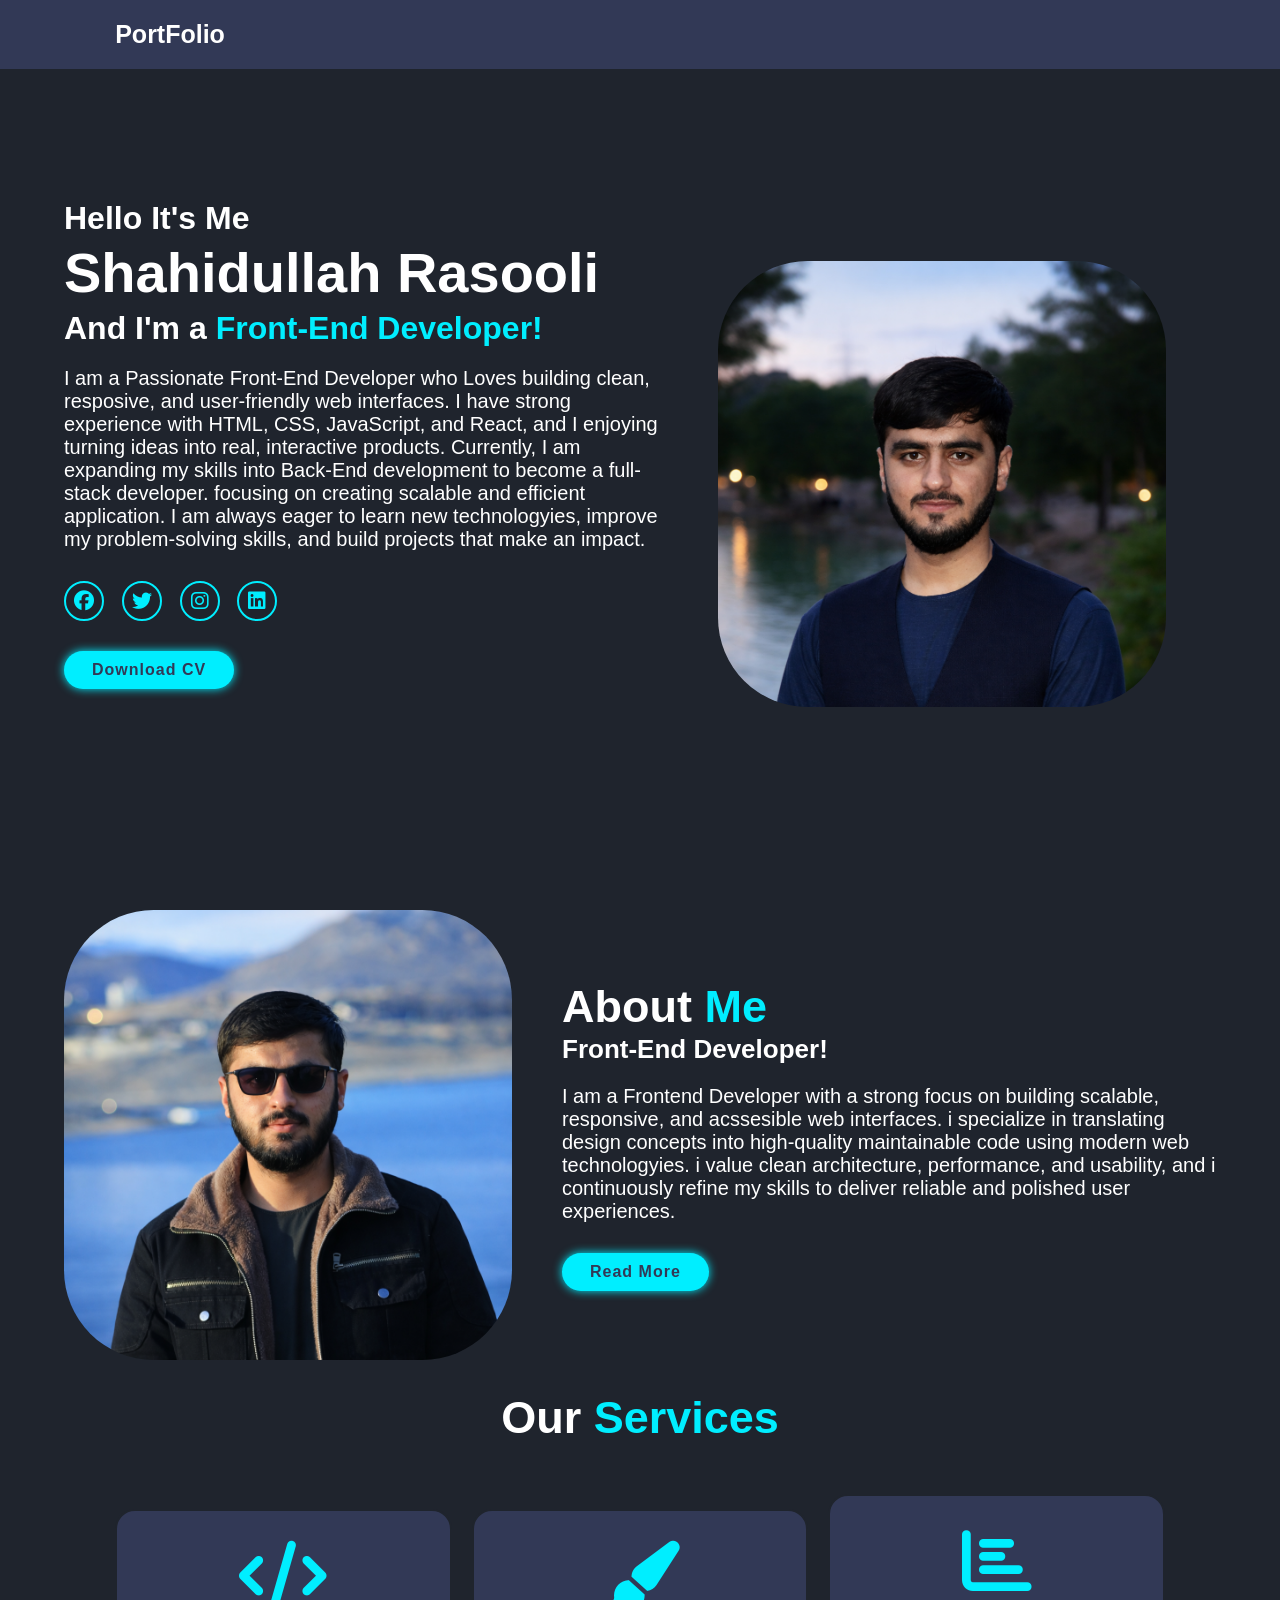
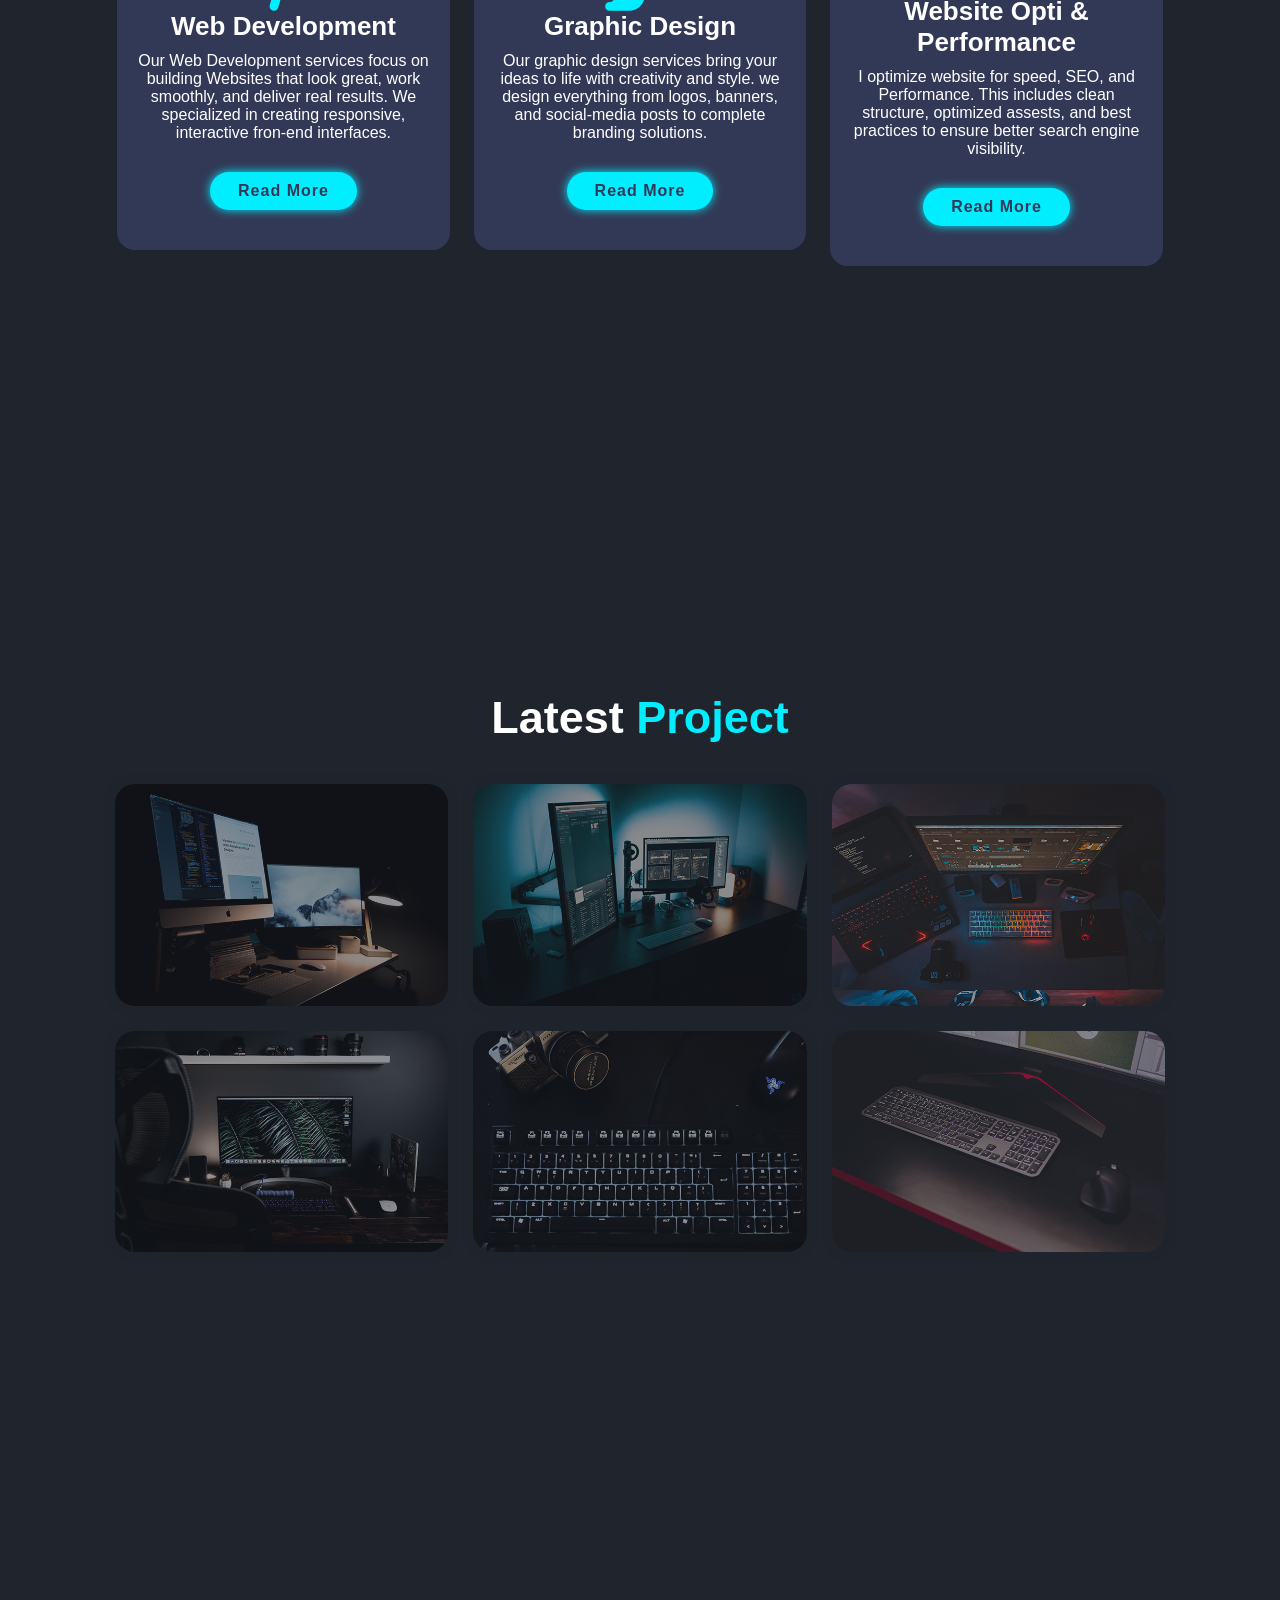
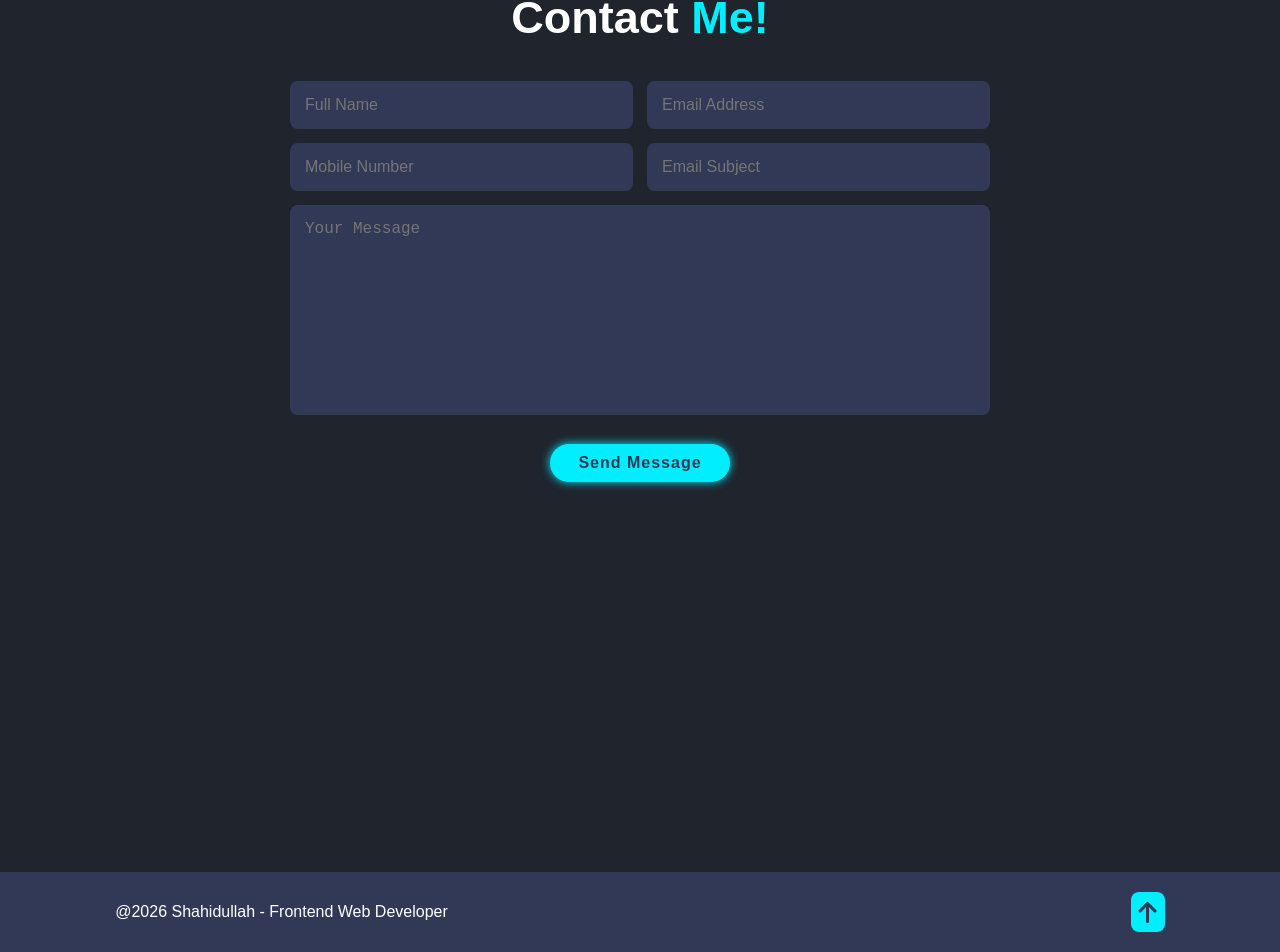
==== commit eb4ea4c0: "Add files via upload" ====
--- a/index.html
+++ b/index.html
@@ -1,251 +1,251 @@
-<!DOCTYPE html>
-<html lang="en">
-  <head>
-    <meta charset="UTF-8" />
-    <meta name="viewport" content="width=device-width, initial-scale=1.0" />
-    <title>Responsive Personal Portfolio Website</title>
-
-    
-
-    <link
-      href="https://unpkg.com/boxicons@2.1.4/css/boxicons.min.css"
-      rel="stylesheet"
-    />
-
-    <link rel="stylesheet" href="css/style.css" />
-    <link rel="stylesheet" href="css/all.css" />
-
-
-
-  </head>
-  <body>
-    <!--Header Design -->
-
-    <header class="header">
-      <a href="#" class="logo">PortFolio</a>
-
-      <i class="fa-solid fa-bars" id="menu-icon"></i>
-
-      <nav class="navbar">
-        <a href="#home" class="active">Home</a>
-        <a href="#about">About</a>
-        <a href="#services">Services</a>
-        <a href="#portfolio">Portfolio</a>
-        <a href="#contact">Contact</a>
-      </nav>
-    </header>
-
-    <!--Home Section Design-->
-
-    <section class="home" id="home">
-      <div class="home-content">
-            <h3>Hello It's Me</h3>
-            <h1>Shahidullah Rasooli</h1>
-            <h3>And I'm a <span>Front-End Developer!</span></h3>
-            <p>
-              I am a Passionate Front-End Developer who Loves building clean,
-              resposive, and user-friendly web interfaces. I have strong experience
-              with HTML, CSS, JavaScript, and React, and I enjoying turning ideas
-              into real, interactive products. Currently, I am expanding my skills
-              into Back-End development to become a full-stack developer. focusing
-              on creating scalable and efficient application. I am always eager to
-              learn new technologyies, improve my problem-solving skills, and build
-              projects that make an impact.
-            </p>
-            <div class="social-media">
-              <a href="https://www.facebook.com/profile.php?id=100089899447970"
-                ><i class="fab fa-facebook"></i
-              ></a>
-              <a href="https://www.twitter.com"><i class="fab fa-twitter"></i></a>
-              <a href="https://www.instagram.com"><i class="fab fa-instagram"></i></a>
-              <a href="https://www.linkedin.com"><i class="fab fa-linkedin"></i></a>
-            </div>
-            <a href="#" class="btn">Download CV</a>
-          </div>
-
-          <div class="home-img">
-             <img src="images/me-1 (2).png" alt="">
-          </div>
-       
-      </div>
-
-      <div class="home-img">
-        <img src="images/" alt="" />
-      </div>
-    </section>
-
-    <!--About Section Design-->
-
-    <sectoin class="about" id="about">
-      <div class="about-img">
-        <img src="images/me-2 (1).png" alt="" />
-      </div>
-      <div class="about-content">
-        <h2 class="heading">About <span>Me</span></h2>
-        <h3>Front-End Developer!</h3>
-        <p>
-      I am a Frontend Developer with a strong focus on building scalable, responsive, and acssesible web interfaces. i specialize in translating design concepts into high-quality maintainable code using modern web technologyies. i value clean architecture, performance, and usability, and i continuously refine my skills to deliver reliable and polished user experiences. 
-        </p>
-        <a href="#" class="btn">Read More</a>
-      </div>
-
-
-          
-    </sectoin>
-
-    <!--Services Section Design-->
-
-    <section class="services" id="services">
-      <h2 class="heading">Our <span>Services</span></h2>
-      <div class="services-container">
-        <div class="services-box">
-          <i class="fa-solid fa-code"></i>
-          <h3>Web Development</h3>
-          <p>
-            Our Web Development services focus on building Websites that look
-            great, work smoothly, and deliver real results. We specialized in
-            creating responsive, interactive fron-end interfaces.
-          </p>
-          <a href="#" class="btn">Read More</a>
-        </div>
-
-        <div class="services-box">
-          <i class="fa-solid fa-paintbrush"></i>
-          <h3>Graphic Design</h3>
-          <p>
-            Our graphic design services bring your ideas to life with creativity
-            and style. we design everything from logos, banners, and
-            social-media posts to complete branding solutions.
-          </p>
-          <a href="#" class="btn">Read More</a>
-        </div>
-
-        <div class="services-box">
-          <i class="fa-solid fa-chart-bar"></i>
-          <h3>Website Opti & Performance</h3>
-          <p>
-            I optimize website for speed, SEO, and Performance. This includes
-            clean structure, optimized assests, and best practices to ensure better search engine visibility.
-          </p>
-          <a href="#" class="btn">Read More</a>
-        </div>
-      </div>
-    </section>
-
-    <!--Portfolio Section-->
-
-    <section class="portfolio" id="portfolio">
-      <h2 class="heading">Latest <span>Project</span></h2>
-      <div class="portfolio-container">
-        <div class="portfolio-box">
-          <img src="images/portfolio1.jpg" alt="" />
-          <div class="portfolio-layer">
-            <h4>Personal Portfolio website</h4>
-            <p>
-             A modern and responsive portfolio website to showcase my skills, projects, and experience.
-            </p>
-            <a href="#" class="btn"><i class="fa-solid fa-link"></i></a>
-          </div>
-        </div>
-
-        <div class="portfolio-box">
-          <img src="images/portfolio2.jpg" alt="" />
-          <div class="portfolio-layer">
-            <h4>React Project(interactive App)</h4>
-            <p>
-            A task management app built with React for organization daily activities.
-            </p>
-            <a href="#" class="btn"><i class="fa-solid fa-link"></i></a>
-          </div>
-        </div>
-
-        <div class="portfolio-box">
-          <img src="images/portfolio3.jpg" alt="" />
-          <div class="portfolio-layer">
-            <h4>Contact Form Project</h4>
-            <p>
-              Contact Form with Validation. <br>
-              A functional contact form with client-side Validation. 
-            </p>
-            <a href="#" class="btn"><i class="fa-solid fa-link"></i></a>
-          </div>
-        </div>
-
-        <div class="portfolio-box">
-          <img src="images/portfolio4.jpg" alt="" />
-          <div class="portfolio-layer">
-            <h4>E-Commerce Website</h4>
-            <p>
-             E-Commerce Website UI. <br>
-             A responsive fron-end design for an online shopping website.
-            </p>
-            <a href="#" class="btn"><i class="fa-solid fa-link"></i></a>
-          </div>
-        </div>
-
-        <div class="portfolio-box">
-          <img src="images/portfolio5.jpg" alt="" />
-          <div class="portfolio-layer">
-            <h4>Weather Application</h4>
-            <p>
-             Weather Forecast App. <br>
-             A web application that show real-time weather information.
-            </p>
-            <a href="#" class="btn"><i class="fa-solid fa-link"></i></a>
-          </div>
-        </div>
-
-        <div class="portfolio-box">
-          <img src="images/portfolio6.jpg" alt="" />
-          <div class="portfolio-layer">
-            <h4>Dashboard UI</h4>
-            <p>
-            Admin Dashboard UI.<br>
-            A modern dashboard interface for managing data and statistics.
-            </p>
-            <a href="#" class="btn"><i class="fa-solid fa-link"></i></a>
-          </div>
-        </div>
-      </div>
-    </section>
-
-    <!--Contact Section Design-->
-
-    <section class="contact" id="contact">
-      <h2 class="heading">Contact <span>Me!</span></h2>
-      <form action="#">
-        <div class="input-box">
-          <input type="text" placeholder="Full Name" />
-          <input type="email" placeholder="Email Address" />
-        </div>
-        <div class="input-box">
-          <input type="number" placeholder="Mobile Number " />
-          <input type="text" placeholder="Email Subject" />
-        </div>
-        <textarea
-          name=""
-          id=""
-          cols="30"
-          rows="10"
-          placeholder="Your Message"
-        ></textarea>
-        <input type="submit" value="Send Message" class="btn" />
-      </form>
-    </section>
-
-    <!--Footer Section Design-->
-    <footer class="footer">
-      <div class="footer-text">
-        <p>@2026 Shahidullah - Frontend Web Developer</p>
-      </div>
-      <div class="footer-icontop">
-        <a href="#home"> <i class="fa-solid fa-arrow-up"></i></a>
-      </div>
-    </footer>
-
-    <script src="https://unpkg.com/scrollreveal"></script>
-
-    <!--Custome js-->
-    <script src="js/script.js"></script>
-  </body>
-</html>
+<!DOCTYPE html>
+<html lang="en">
+  <head>
+    <meta charset="UTF-8" />
+    <meta name="viewport" content="width=device-width, initial-scale=1.0" />
+    <title>Responsive Personal Portfolio Website</title>
+
+    
+
+    <link
+      href="https://unpkg.com/boxicons@2.1.4/css/boxicons.min.css"
+      rel="stylesheet"
+    />
+
+    <link rel="stylesheet" href="css/style.css" />
+    <link rel="stylesheet" href="css/all.css" />
+
+
+
+  </head>
+  <body>
+    <!--Header Design -->
+
+    <header class="header">
+      <a href="#" class="logo">PortFolio</a>
+
+      <i class="fa-solid fa-bars" id="menu-icon"></i>
+
+      <nav class="navbar">
+        <a href="#home" class="active">Home</a>
+        <a href="#about">About</a>
+        <a href="#services">Services</a>
+        <a href="#portfolio">Portfolio</a>
+        <a href="#contact">Contact</a>
+      </nav>
+    </header>
+
+    <!--Home Section Design-->
+
+    <section class="home" id="home">
+      <div class="home-content">
+            <h3>Hello It's Me</h3>
+            <h1>Shahidullah Rasooli</h1>
+            <h3>And I'm a <span>Front-End Developer!</span></h3>
+            <p>
+              I am a Passionate Front-End Developer who Loves building clean,
+              resposive, and user-friendly web interfaces. I have strong experience
+              with HTML, CSS, JavaScript, and React, and I enjoying turning ideas
+              into real, interactive products. Currently, I am expanding my skills
+              into Back-End development to become a full-stack developer. focusing
+              on creating scalable and efficient application. I am always eager to
+              learn new technologyies, improve my problem-solving skills, and build
+              projects that make an impact.
+            </p>
+            <div class="social-media">
+              <a href="https://www.facebook.com/profile.php?id=100089899447970"
+                ><i class="fab fa-facebook"></i
+              ></a>
+              <a href="https://www.twitter.com"><i class="fab fa-twitter"></i></a>
+              <a href="https://www.instagram.com"><i class="fab fa-instagram"></i></a>
+              <a href="https://www.linkedin.com"><i class="fab fa-linkedin"></i></a>
+            </div>
+            <a href="#" class="btn">Download CV</a>
+          </div>
+
+          <div class="home-img">
+             <img src="images/me-1 (2).png" alt="">
+          </div>
+       
+      </div>
+
+      <div class="home-img">
+        <img src="images/" alt="" />
+      </div>
+    </section>
+
+    <!--About Section Design-->
+
+    <sectoin class="about" id="about">
+      <div class="about-img">
+        <img src="images/me-2 (1).png" alt="" />
+      </div>
+      <div class="about-content">
+        <h2 class="heading">About <span>Me</span></h2>
+        <h3>Front-End Developer!</h3>
+        <p>
+      I am a Frontend Developer with a strong focus on building scalable, responsive, and acssesible web interfaces. i specialize in translating design concepts into high-quality maintainable code using modern web technologyies. i value clean architecture, performance, and usability, and i continuously refine my skills to deliver reliable and polished user experiences. 
+        </p>
+        <a href="#" class="btn">Read More</a>
+      </div>
+
+
+          
+    </sectoin>
+
+    <!--Services Section Design-->
+
+    <section class="services" id="services">
+      <h2 class="heading">Our <span>Services</span></h2>
+      <div class="services-container">
+        <div class="services-box">
+          <i class="fa-solid fa-code"></i>
+          <h3>Web Development</h3>
+          <p>
+            Our Web Development services focus on building Websites that look
+            great, work smoothly, and deliver real results. We specialized in
+            creating responsive, interactive fron-end interfaces.
+          </p>
+          <a href="#" class="btn">Read More</a>
+        </div>
+
+        <div class="services-box">
+          <i class="fa-solid fa-paintbrush"></i>
+          <h3>Graphic Design</h3>
+          <p>
+            Our graphic design services bring your ideas to life with creativity
+            and style. we design everything from logos, banners, and
+            social-media posts to complete branding solutions.
+          </p>
+          <a href="#" class="btn">Read More</a>
+        </div>
+
+        <div class="services-box">
+          <i class="fa-solid fa-chart-bar"></i>
+          <h3>Website Opti & Performance</h3>
+          <p>
+            I optimize website for speed, SEO, and Performance. This includes
+            clean structure, optimized assests, and best practices to ensure better search engine visibility.
+          </p>
+          <a href="#" class="btn">Read More</a>
+        </div>
+      </div>
+    </section>
+
+    <!--Portfolio Section-->
+
+    <section class="portfolio" id="portfolio">
+      <h2 class="heading">Latest <span>Project</span></h2>
+      <div class="portfolio-container">
+        <div class="portfolio-box">
+          <img src="images/portfolio1.jpg" alt="" />
+          <div class="portfolio-layer">
+            <h4>Personal Portfolio website</h4>
+            <p>
+             A modern and responsive portfolio website to showcase my skills, projects, and experience.
+            </p>
+            <a href="#" class="btn"><i class="fa-solid fa-link"></i></a>
+          </div>
+        </div>
+
+        <div class="portfolio-box">
+          <img src="images/portfolio2.jpg" alt="" />
+          <div class="portfolio-layer">
+            <h4>React Project(interactive App)</h4>
+            <p>
+            A task management app built with React for organization daily activities.
+            </p>
+            <a href="#" class="btn"><i class="fa-solid fa-link"></i></a>
+          </div>
+        </div>
+
+        <div class="portfolio-box">
+          <img src="images/portfolio3.jpg" alt="" />
+          <div class="portfolio-layer">
+            <h4>Contact Form Project</h4>
+            <p>
+              Contact Form with Validation. <br>
+              A functional contact form with client-side Validation. 
+            </p>
+            <a href="#" class="btn"><i class="fa-solid fa-link"></i></a>
+          </div>
+        </div>
+
+        <div class="portfolio-box">
+          <img src="images/portfolio4.jpg" alt="" />
+          <div class="portfolio-layer">
+            <h4>E-Commerce Website</h4>
+            <p>
+             E-Commerce Website UI. <br>
+             A responsive fron-end design for an online shopping website.
+            </p>
+            <a href="#" class="btn"><i class="fa-solid fa-link"></i></a>
+          </div>
+        </div>
+
+        <div class="portfolio-box">
+          <img src="images/portfolio5.jpg" alt="" />
+          <div class="portfolio-layer">
+            <h4>Weather Application</h4>
+            <p>
+             Weather Forecast App. <br>
+             A web application that show real-time weather information.
+            </p>
+            <a href="#" class="btn"><i class="fa-solid fa-link"></i></a>
+          </div>
+        </div>
+
+        <div class="portfolio-box">
+          <img src="images/portfolio6.jpg" alt="" />
+          <div class="portfolio-layer">
+            <h4>Dashboard UI</h4>
+            <p>
+            Admin Dashboard UI.<br>
+            A modern dashboard interface for managing data and statistics.
+            </p>
+            <a href="#" class="btn"><i class="fa-solid fa-link"></i></a>
+          </div>
+        </div>
+      </div>
+    </section>
+
+    <!--Contact Section Design-->
+
+    <section class="contact" id="contact">
+      <h2 class="heading">Contact <span>Me!</span></h2>
+      <form action="#">
+        <div class="input-box">
+          <input type="text" placeholder="Full Name" />
+          <input type="email" placeholder="Email Address" />
+        </div>
+        <div class="input-box">
+          <input type="number" placeholder="Mobile Number " />
+          <input type="text" placeholder="Email Subject" />
+        </div>
+        <textarea
+          name=""
+          id=""
+          cols="30"
+          rows="10"
+          placeholder="Your Message"
+        ></textarea>
+        <input type="submit" value="Send Message" class="btn" />
+      </form>
+    </section>
+
+    <!--Footer Section Design-->
+    <footer class="footer">
+      <div class="footer-text">
+        <p>@2026 Shahidullah - Frontend Web Developer</p>
+      </div>
+      <div class="footer-icontop">
+        <a href="#home"> <i class="fa-solid fa-arrow-up"></i></a>
+      </div>
+    </footer>
+
+    <script src="https://unpkg.com/scrollreveal"></script>
+
+    <!--Custome js-->
+    <script src="js/script.js"></script>
+  </body>
+</html>
--- a/css/style.css
+++ b/css/style.css
@@ -1,4 +1,3 @@
-<<<<<<< HEAD
 
 
 
@@ -702,708 +701,3 @@
 
 
 
-=======
-
-
-
-*{
-    margin: 0;
-    padding: 0;
-    box-sizing: border-box;
-    text-decoration: none;
-    border: none;
-    outline: none;
-    scroll-behavior: smooth;
-  
-   
-
-}
-
-:root{
-    --bg-color: #1f242d;
-    --second-bg-color: #323956;
-    --text-color:#fff;
-    --main-color:#0ef;
-
-}
-
-html{
-    font-size: 62.5%;
-   overflow-y: auto;
-}
-
-
-body{
-    background: var(--bg-color);
-  color: var(--text-color);
-  font-family: "Poppins", sans-serif;
-  overflow-x: hidden;
-  
-}
-
-section{
-    min-height: 100vh;
-    padding: 10rem 9% 2rem;
-   
-    
-}
-
-
-
-
-
-.header{
-    position: fixed;
-    top: 0;
-    left: 0;
-    width: 100%;
-    padding: 2rem 9%;
-    background: var(--second-bg-color) ;
-    display: flex;
-    justify-content: space-between;
-    align-items: center;
-    z-index: 100;
-}
-
-.header .sticky{
-    border-bottom: .1rem solid rgba(0, 0, 0, .2);
-}
-
-.logo{
-    font-size: 2.5rem;
-    color: var(--text-color);
-    font-weight: 600;
-    cursor: default;
-}
-
-
-
-.navbar{
-    position: absolute;
-    top: 100%;
-    left: 0;
-    width: 100%;
-    padding: 2rem 9%;
-    background: var(--bg-color);
-    border-top: .1rem solid rgba(0,0,0, .2);
-    box-shadow: 0 .5rem 1rem rgba(0,0,0, .2);
-    display: none;
-}
-
-
-
-
-.navbar a{
-font-size: 1.7rem;
-color: var(--text-color);
-margin-left: 4rem;
-}
-
-
-.navbar a:hover,
-.navbar a.active{
-    color: var(--main-color);
-}
-
-#menu-icon{
-    font-size: 3.6rem;
-    color: var(--text-color);
-    display: none;    
-
-}
-
-
-.home{
-    display: flex;
-    justify-content: center;
-    align-items: center;
- padding: 1rem 5%;
-    gap: 5rem;
-
-}
-
-.home-img img{
-   width: 35vw;
-  
-   /* animation: floatImage 4s ease-in-out infinite;  */
-   border-radius: 20%;
-   margin-top: 70px;
-
-}
-
- @keyframes floatImage {
-    0% {
-        transform: translateY(0);
-    }
-
-    50% {
-        transform: translateY(-2.4rem);
-    }
-    100% {
-        transform: translateY(0);
-    }
- }
- .home-content {
-    max-height: 500px;
-    padding-bottom: 100px;
- }
-
-.home-content h3{
- font-size: 3.2rem;
- font-weight: 700;
-
-}
-
-span{
-    color: var(--main-color);
-}
-
-.home-content h3:nth-of-type(2){
-    margin-bottom: 2rem;
-}
-
-.home-content h1{
-    font-size: 5.6rem;
-    font-weight: 700;
-    line-height: 1.3;
-}
-
-.home-content p{
-    font-size: 2rem;
-
-}
-
-
-.social-media a{
-    display: inline-flex;
-    justify-content: center;
-    align-items: center;
-    width: 4rem;
-    height: 4rem;
-    background: transparent;
-    border: .2rem solid var(--main-color);
-    border-radius: 50%;
-    font-size: 2rem;
-    color: var(--main-color);
-    margin: 3rem 1.5rem 3rem 0;
-    transition: 0.5s ease;
-}
-
-
-.social-media a:hover{
-    background: var(--main-color);
-    color: var(--second-bg-color);
-    box-shadow: 0 0 1rem var(--main-color);
-}
-
-
-
-.btn{
-    display: inline-block;
-    padding: 1rem 2.8rem;
-    background: var(--main-color);
-    border-radius: 4rem;
-    box-shadow: 0 0 1rem var(--main-color);
-    font-size: 1.6rem;
-    color: var(--second-bg-color);
-    letter-spacing: .1rem;
-    font-weight: 600;
-    transition: 0.5s ease;
-}
-
-
-.btn:hover{
-    box-shadow: none;
-}
-
-
-.about{
-    display: flex;
-   justify-content: center;
-   align-items: center;
-   gap: 5rem;
-  
-
-  padding: 1rem 5%;
-
-    
-
-
-}
-
-
-
-.about-img img{
-width: 35vw;
-/*animation: floatImage 4s ease-in-out infinite;*/
-border-radius: 20%;
-}
-
-@keyframes floatImage {
-    0% {
-        transform: translateY(0);
-    }
-
-    50% {
-        transform: translateY(-2.4rem);
-    }
-    100% {
-        transform: translateY(0);
-    }
- } 
-
-.heading{
-    text-align: center;
-    font-size: 4.5rem;
-}
-
-.about-content h2{
-    text-align: left;
-    line-height: 1.2;
-}
-
-.about-content h3{
-    font-size: 2.6rem;
-}
-
-.about-content p{
-    font-size: 2rem;
-    margin: 2rem 0 3rem;
-}
-
-
-.services {
-    padding: 2rem 9%;
-}
-
-.services h2{
-margin-bottom: 5rem;
-}
-
-
-.services-container{
-    display: flex;
-    justify-content: center;
-    align-items: center;
-    flex-wrap: wrap;
-    gap: 2rem;
-}
-
-.services-container .services-box{
-    flex: 1 1 30rem;
-    background: var(--second-bg-color);
-    padding: 3rem 2rem 4rem;
-    border-radius: 2rem;
-    text-align: center;
-    border: .2rem solid var(--bg-color);
-    transition: .5s ease;
-
-}
-
-.services-container .services-box:hover{
-    border-color: var(--main-color);
-    transform: scale(1.02);
-}
-
-.services-box i{
-    font-size: 7rem;
-    color: var(--main-color);
-
-}
-
-.services-box h3{
-    font-size: 2.6rem;
-}
-
-.services-box p{
-    font-size: 1.6rem;
-    margin: 1rem 0 3rem;
-}
-
-
-.portfolio{
-    background: var(--bg-color);
-    padding: 2rem 9%;
-}
-
-
-.portfolio h2{
-    margin-bottom: 4rem;
-}
-
-.portfolio-container{
-    display: grid;
-    grid-template-columns: repeat(3,1fr);
-    align-items: center;
-    gap: 2.5rem;
-}
-
-.portfolio-container .portfolio-box{
-    position: relative;
-    border-radius: 2rem;
-    box-shadow: 0 0 1rem var(--bg-color);
-    overflow: hidden;
-    display: flex;
-    
-   
-}
-
-
-
-.portfolio-box img{
-    width: 100%;
-    transition: .5s ease;
-}
-
-.portfolio-box:hover img{
-    transform: scale(1.1);
-}
-
-
-.portfolio-box .portfolio-layer{
-    position: absolute;
-    bottom: 0;
-    left: 0;
-    width: 100%;
-    height: 100%;
-    background: linear-gradient(rgba(0, 0, 0, .1), var(--main-color));
-    display: flex;
-    justify-content: center;
-    align-items: center;
-    flex-direction: column;
-    text-align: center;
-    padding: 0 4rem;
-    transform: translateY(150%);
-    transition: .5s ease;
-}
-
-.portfolio-box:hover .portfolio-layer{
-    transform: translateY(0);
-}
-
-
-.portfolio-layer h4{
-    font-size: 3rem;
-
-
-}
-
-
-.portfolio-layer p{
-    font-size: 1.6rem;
-    margin: .3rem 0 1rem;
-}
-
-.portfolio-layer a{
-    display: inline-flex;
-    justify-content: center;
-    align-items: center;
-    width: 5rem;
-    height: 5rem;
-    background: var(--text-color);
-    border-radius: 50%;
-    
-}
-
-.portfolio-layer a i{
-        font-size: 2rem;
-        color: var(--second-bg-color);
-    }
-
-    .contact{
-        padding: 2rem 9%;
-       
-    }
-
-    .contact h2{
-        margin-bottom: 3rem;
-    }
-
-
-    .contact form{
-        max-width: 70rem;
-        margin: 1rem auto;
-        text-align: center;
-        margin-bottom: 3rem;
-    }
-
-
-    .contact form .input-box{
-        display: flex;
-        justify-content: space-between;
-        flex-wrap: wrap;
-    }
-
-
-    .contact form .input-box input,
-    .contact form textarea{
-        width: 100%;
-        padding: 1.5rem;
-        font-size: 1.6rem;
-        color: var(--text-color);
-        background: var(--second-bg-color);
-        border-radius: .8rem;
-        margin: .7rem 0;
-    }
-
-
-
-    .contact form .input-box input 
-{
-    width: 49%;
-}
-
-.contact form textarea{
-    resize: none;
-}
-
-.contact form .btn{
-    margin-top: 2rem;
-    cursor: pointer;
-}
-
-.footer{
-    display: flex;
-    bottom: 0;
-    left: 0;
-    width: 100vw;
-    justify-content: space-between;
-    align-items: center;
-    flex-wrap: wrap;
-    padding: 2rem 9%;
-    background:  var(--second-bg-color);
-    box-sizing: border-box;
-}
-
-.footer-text{
-      font-size: 1.6rem;
-}
-
-
-.footer-icontop a{
-     display: flex;
-     justify-content: center;
-     align-items: center;
-     padding: .8rem;
-     background: var(--main-color);
-     border-radius: .8rem;
-     transition: .5s ease;
-}
-
-
-.footer-icontop a i{
-    font-size: 2.4rem;
-    color: var(--second-bg-color);
-}
-
-.footer-icontop a:hover{
-    box-shadow: 0 0 1rem var(--main-color);
-}
-
-
-
-@media (max-width: 1200px){
-    html{
-        font-size: 55%;
-    }
-}
-
-
-@media (max-width: 991px){
-   .header{
-    padding: 2rem 3%;
-   }
-
- 
-
-   section{
-    padding: 10rem 3% 2rem;
-   }
-
-   .services{
-    padding-bottom: 7rem;
-   }
-
-   .portfolio{
-    padding-bottom: 7rem;
-   }
-
-   .contact {
-    min-height: auto;
-   }
-
-    .footer{
-    padding: 2rem 3%;
-   }
-}
-
-
-
-@media (max-width: 768px){
-    #menu-icon{
-        display: block;
-        padding-right: 2rem;
-    }
-
-  
-       
-
-    .home{
-        padding-top: 100px;
-    }
-
-    .home-img img{
-margin: auto;
-
-    }
-
-
-    .navbar{
-        position: absolute;
-        top: 100%;
-        left: 0;
-        width: 100%;
-        padding: 1rem 3%;
-        background: var(--bg-color);
-        border-top: .1rem solid rgba(0, 0, 0, .2);
-        box-shadow: 0 .5rem 1rem rgba(0, 0, 0, .2) ;
-       
-    }
-
-    .navbar.active {
-        display: block;
-    }
-
-
-    .navbar a{ 
-        display: block;
-        font-size: 2rem;
-        margin: 3rem 0;
-    }
-
-
-    .home{
-        
-        flex-direction: column;
-    }
-
-
-    .home-content h3{
-        font-size: 2.6rem;
-    }
-    .home-content h1{
-        font-size: 5rem;
-    }
-    .home-img img{
-        width: 70vw;
-        margin-top: 4rem;
-    }
-
-    .about{
-        flex-direction: column-reverse;
-    }
-
-    .about img{
-        width: 70vw;
-        margin-top: 4rem;
-    }
-
-    .services h2{
- 
-        margin-bottom: 3rem;
-    }
-
-    .portfolio h2{
-        margin-bottom: 3rem;
-    }
-
-    .portfolio-container{
-        grid-template-columns: repeat(2, 1fr);
-    }
-}
-
-
-
-@media (max-width: 617px) {
-    .portfolio-container{
-        grid-template-columns: 1fr;
-    }
-    .footer{
-        width: 100%;
-    }
-}
-
-
-@media (max-width: 450px){
-    html{
-        font-size: 50%;
-    }
-
-    .home{
-        padding-top: 120px ;
-    }
-    .contact form .input-box input{
-        width: 100%;
-    }
-
-    .home-img img{
-      margin-top: 70px;
-      margin-bottom: -50px;
-    }
-
-     .footer{
-        width: 100%;
-    }
-}
-
-@media (max-width: 390px){
-    .home-img img{
-        width: 90vw;
-      
-        margin-top: 200px;
-        margin-bottom: -100px;
-    }
-     .footer{
-        width: 100%;
-    }
-
-     .home{
-        padding-top: 20px ;
-    }
-
-
-
-    .about-img img{
-        width: 90vw ;
-    }
-    .footer {
-        flex-direction: column-reverse;
-    }
-
-    .footer p{
-        text-align: center;
-        margin-top: 2rem;
-    }
-}
-
-
-
-@media (max-width: 430px){
-    .home .home-content {
-        padding-top: 100px;
-    }
-
-     .footer{
-        width: 100%;
-    }
-}
-
-@media (max-width: 220px){
-    .footer{
-        width: 100%;
-    }
-}
-
-
-
->>>>>>> 8c0cbf5 ( I Change the style alittle)
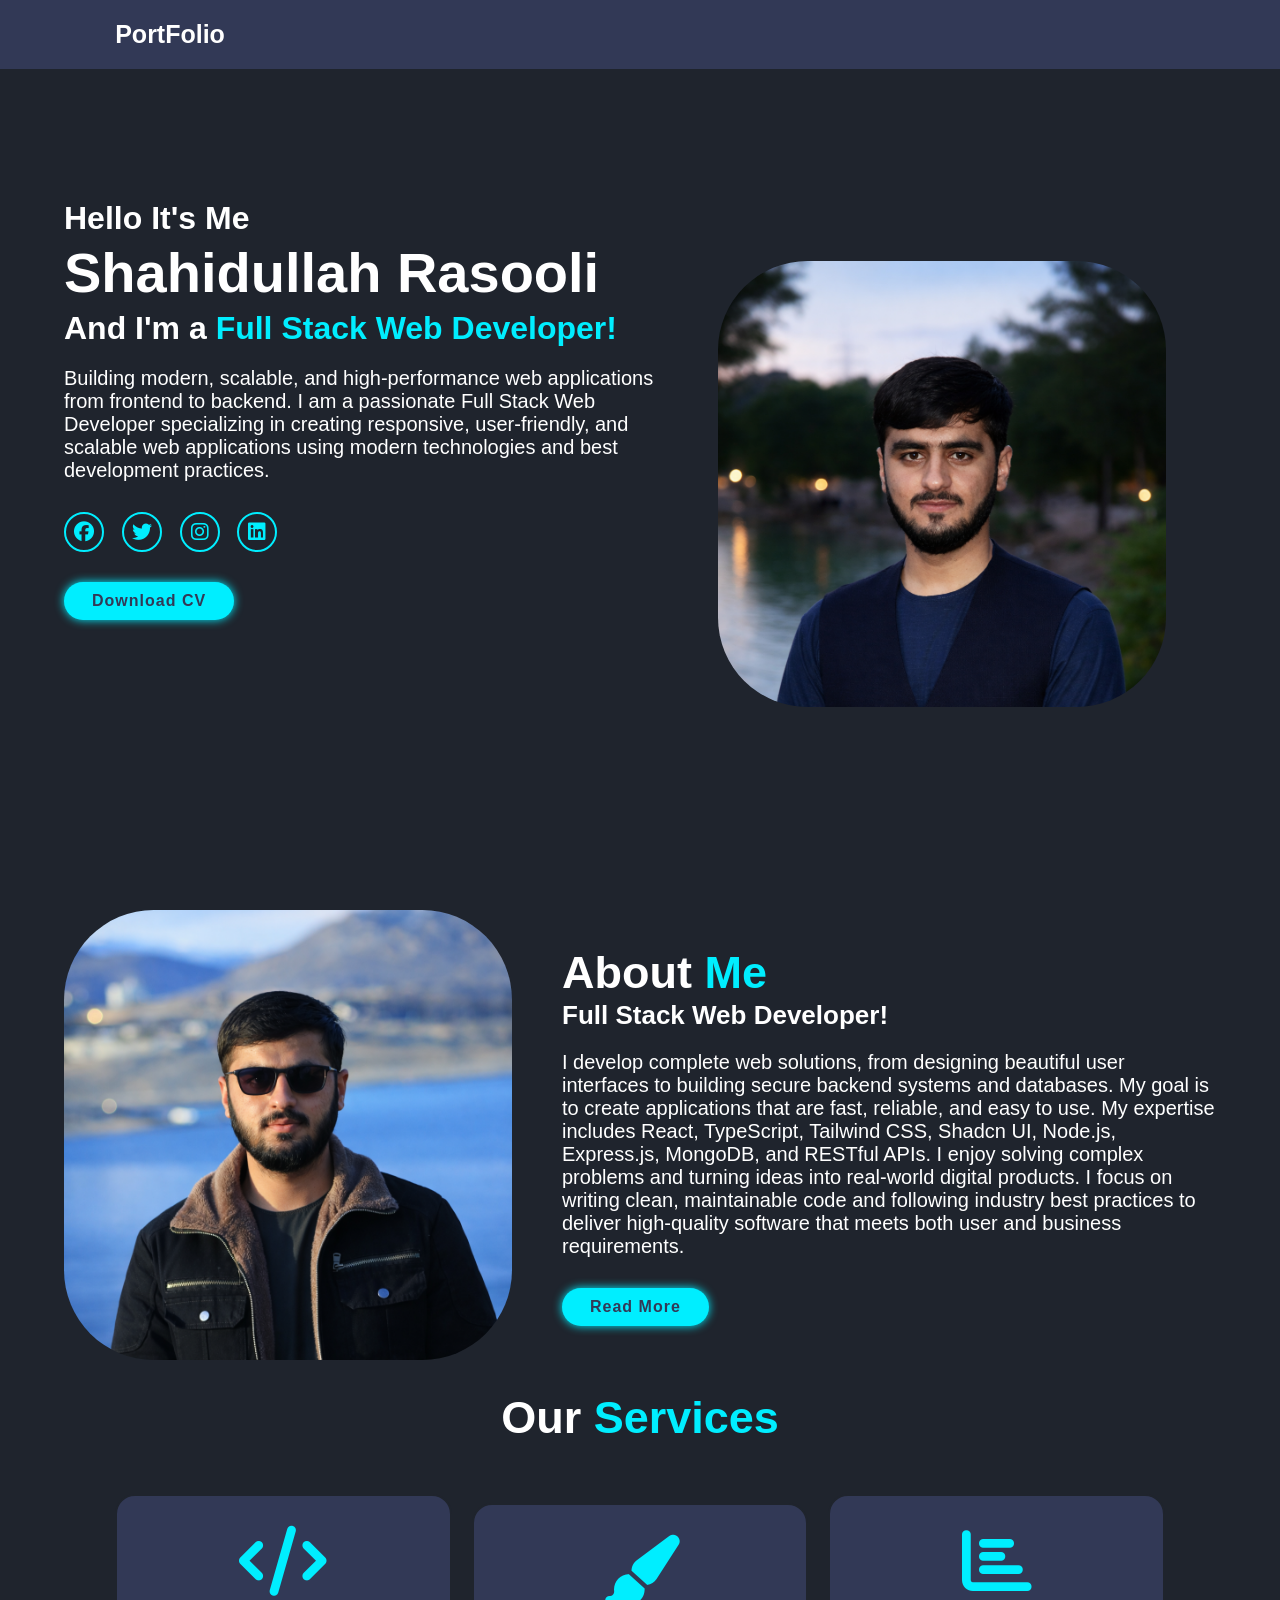
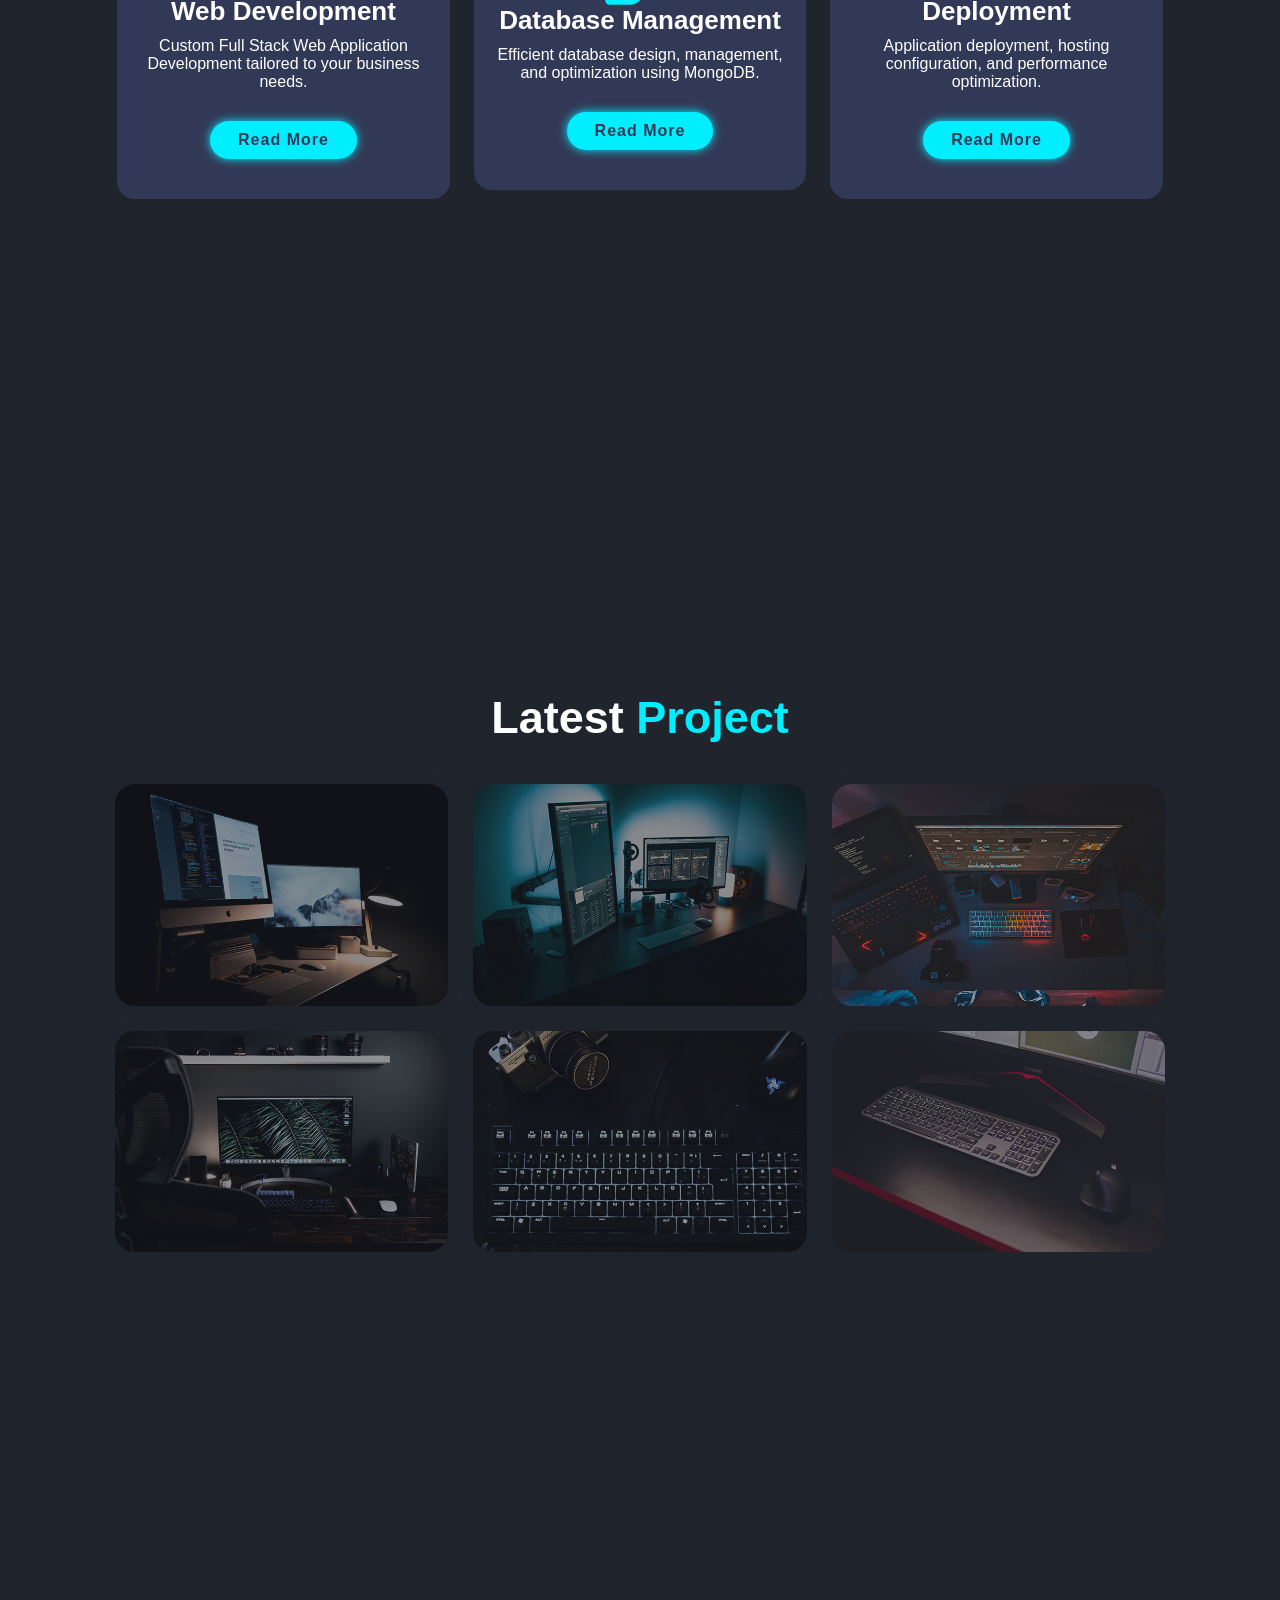
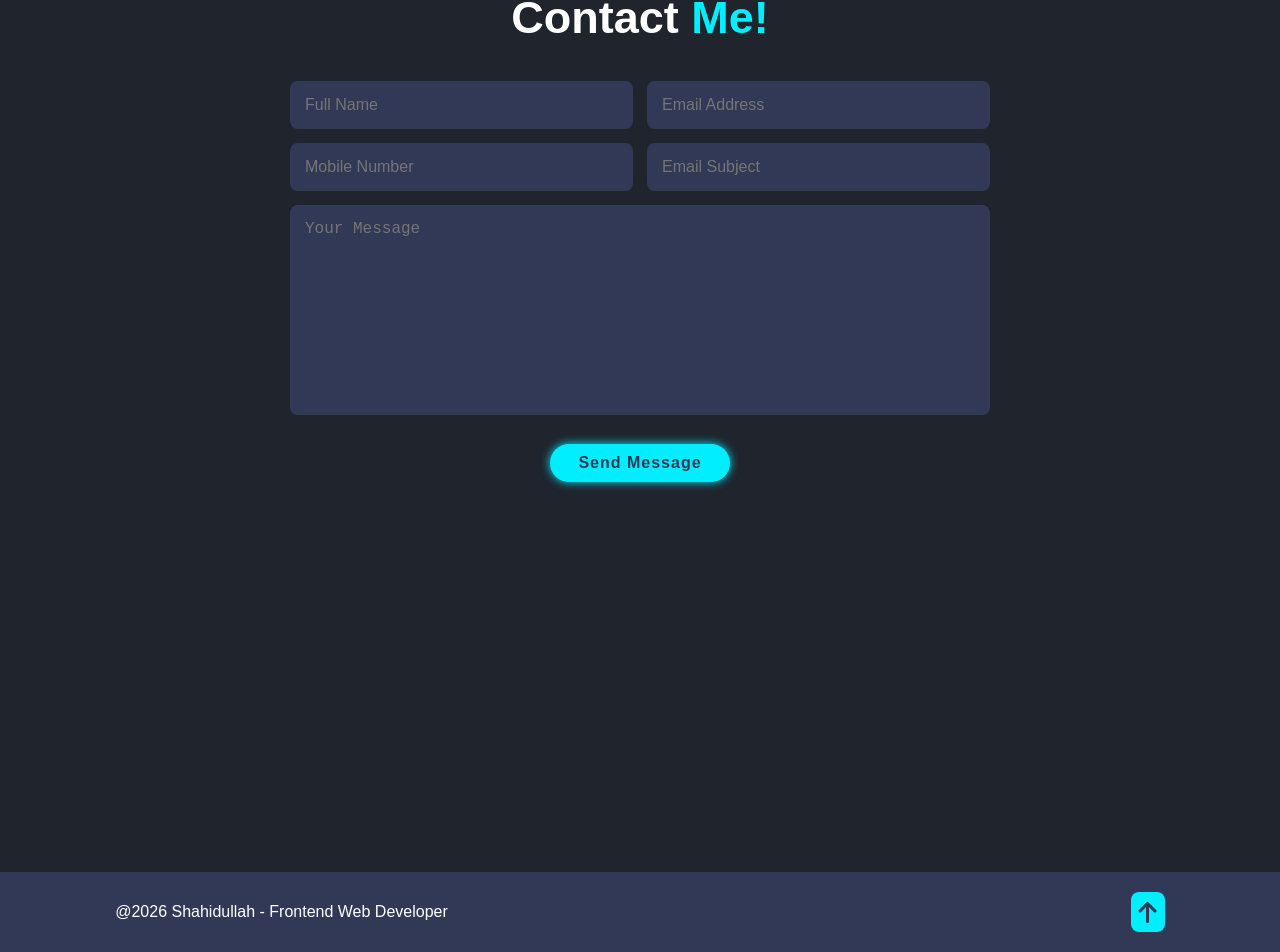
==== commit b4726b70: "changed some files" ====
--- a/index.html
+++ b/index.html
@@ -1,251 +1,242 @@
-<!DOCTYPE html>
-<html lang="en">
-  <head>
-    <meta charset="UTF-8" />
-    <meta name="viewport" content="width=device-width, initial-scale=1.0" />
-    <title>Responsive Personal Portfolio Website</title>
-
-    
-
-    <link
-      href="https://unpkg.com/boxicons@2.1.4/css/boxicons.min.css"
-      rel="stylesheet"
-    />
-
-    <link rel="stylesheet" href="css/style.css" />
-    <link rel="stylesheet" href="css/all.css" />
-
-
-
-  </head>
-  <body>
-    <!--Header Design -->
-
-    <header class="header">
-      <a href="#" class="logo">PortFolio</a>
-
-      <i class="fa-solid fa-bars" id="menu-icon"></i>
-
-      <nav class="navbar">
-        <a href="#home" class="active">Home</a>
-        <a href="#about">About</a>
-        <a href="#services">Services</a>
-        <a href="#portfolio">Portfolio</a>
-        <a href="#contact">Contact</a>
-      </nav>
-    </header>
-
-    <!--Home Section Design-->
-
-    <section class="home" id="home">
-      <div class="home-content">
-            <h3>Hello It's Me</h3>
-            <h1>Shahidullah Rasooli</h1>
-            <h3>And I'm a <span>Front-End Developer!</span></h3>
-            <p>
-              I am a Passionate Front-End Developer who Loves building clean,
-              resposive, and user-friendly web interfaces. I have strong experience
-              with HTML, CSS, JavaScript, and React, and I enjoying turning ideas
-              into real, interactive products. Currently, I am expanding my skills
-              into Back-End development to become a full-stack developer. focusing
-              on creating scalable and efficient application. I am always eager to
-              learn new technologyies, improve my problem-solving skills, and build
-              projects that make an impact.
-            </p>
-            <div class="social-media">
-              <a href="https://www.facebook.com/profile.php?id=100089899447970"
-                ><i class="fab fa-facebook"></i
-              ></a>
-              <a href="https://www.twitter.com"><i class="fab fa-twitter"></i></a>
-              <a href="https://www.instagram.com"><i class="fab fa-instagram"></i></a>
-              <a href="https://www.linkedin.com"><i class="fab fa-linkedin"></i></a>
-            </div>
-            <a href="#" class="btn">Download CV</a>
-          </div>
-
-          <div class="home-img">
-             <img src="images/me-1 (2).png" alt="">
-          </div>
-       
-      </div>
-
-      <div class="home-img">
-        <img src="images/" alt="" />
-      </div>
-    </section>
-
-    <!--About Section Design-->
-
-    <sectoin class="about" id="about">
-      <div class="about-img">
-        <img src="images/me-2 (1).png" alt="" />
-      </div>
-      <div class="about-content">
-        <h2 class="heading">About <span>Me</span></h2>
-        <h3>Front-End Developer!</h3>
-        <p>
-      I am a Frontend Developer with a strong focus on building scalable, responsive, and acssesible web interfaces. i specialize in translating design concepts into high-quality maintainable code using modern web technologyies. i value clean architecture, performance, and usability, and i continuously refine my skills to deliver reliable and polished user experiences. 
-        </p>
-        <a href="#" class="btn">Read More</a>
-      </div>
-
-
-          
-    </sectoin>
-
-    <!--Services Section Design-->
-
-    <section class="services" id="services">
-      <h2 class="heading">Our <span>Services</span></h2>
-      <div class="services-container">
-        <div class="services-box">
-          <i class="fa-solid fa-code"></i>
-          <h3>Web Development</h3>
-          <p>
-            Our Web Development services focus on building Websites that look
-            great, work smoothly, and deliver real results. We specialized in
-            creating responsive, interactive fron-end interfaces.
-          </p>
-          <a href="#" class="btn">Read More</a>
-        </div>
-
-        <div class="services-box">
-          <i class="fa-solid fa-paintbrush"></i>
-          <h3>Graphic Design</h3>
-          <p>
-            Our graphic design services bring your ideas to life with creativity
-            and style. we design everything from logos, banners, and
-            social-media posts to complete branding solutions.
-          </p>
-          <a href="#" class="btn">Read More</a>
-        </div>
-
-        <div class="services-box">
-          <i class="fa-solid fa-chart-bar"></i>
-          <h3>Website Opti & Performance</h3>
-          <p>
-            I optimize website for speed, SEO, and Performance. This includes
-            clean structure, optimized assests, and best practices to ensure better search engine visibility.
-          </p>
-          <a href="#" class="btn">Read More</a>
-        </div>
-      </div>
-    </section>
-
-    <!--Portfolio Section-->
-
-    <section class="portfolio" id="portfolio">
-      <h2 class="heading">Latest <span>Project</span></h2>
-      <div class="portfolio-container">
-        <div class="portfolio-box">
-          <img src="images/portfolio1.jpg" alt="" />
-          <div class="portfolio-layer">
-            <h4>Personal Portfolio website</h4>
-            <p>
-             A modern and responsive portfolio website to showcase my skills, projects, and experience.
-            </p>
-            <a href="#" class="btn"><i class="fa-solid fa-link"></i></a>
-          </div>
-        </div>
-
-        <div class="portfolio-box">
-          <img src="images/portfolio2.jpg" alt="" />
-          <div class="portfolio-layer">
-            <h4>React Project(interactive App)</h4>
-            <p>
-            A task management app built with React for organization daily activities.
-            </p>
-            <a href="#" class="btn"><i class="fa-solid fa-link"></i></a>
-          </div>
-        </div>
-
-        <div class="portfolio-box">
-          <img src="images/portfolio3.jpg" alt="" />
-          <div class="portfolio-layer">
-            <h4>Contact Form Project</h4>
-            <p>
-              Contact Form with Validation. <br>
-              A functional contact form with client-side Validation. 
-            </p>
-            <a href="#" class="btn"><i class="fa-solid fa-link"></i></a>
-          </div>
-        </div>
-
-        <div class="portfolio-box">
-          <img src="images/portfolio4.jpg" alt="" />
-          <div class="portfolio-layer">
-            <h4>E-Commerce Website</h4>
-            <p>
-             E-Commerce Website UI. <br>
-             A responsive fron-end design for an online shopping website.
-            </p>
-            <a href="#" class="btn"><i class="fa-solid fa-link"></i></a>
-          </div>
-        </div>
-
-        <div class="portfolio-box">
-          <img src="images/portfolio5.jpg" alt="" />
-          <div class="portfolio-layer">
-            <h4>Weather Application</h4>
-            <p>
-             Weather Forecast App. <br>
-             A web application that show real-time weather information.
-            </p>
-            <a href="#" class="btn"><i class="fa-solid fa-link"></i></a>
-          </div>
-        </div>
-
-        <div class="portfolio-box">
-          <img src="images/portfolio6.jpg" alt="" />
-          <div class="portfolio-layer">
-            <h4>Dashboard UI</h4>
-            <p>
-            Admin Dashboard UI.<br>
-            A modern dashboard interface for managing data and statistics.
-            </p>
-            <a href="#" class="btn"><i class="fa-solid fa-link"></i></a>
-          </div>
-        </div>
-      </div>
-    </section>
-
-    <!--Contact Section Design-->
-
-    <section class="contact" id="contact">
-      <h2 class="heading">Contact <span>Me!</span></h2>
-      <form action="#">
-        <div class="input-box">
-          <input type="text" placeholder="Full Name" />
-          <input type="email" placeholder="Email Address" />
-        </div>
-        <div class="input-box">
-          <input type="number" placeholder="Mobile Number " />
-          <input type="text" placeholder="Email Subject" />
-        </div>
-        <textarea
-          name=""
-          id=""
-          cols="30"
-          rows="10"
-          placeholder="Your Message"
-        ></textarea>
-        <input type="submit" value="Send Message" class="btn" />
-      </form>
-    </section>
-
-    <!--Footer Section Design-->
-    <footer class="footer">
-      <div class="footer-text">
-        <p>@2026 Shahidullah - Frontend Web Developer</p>
-      </div>
-      <div class="footer-icontop">
-        <a href="#home"> <i class="fa-solid fa-arrow-up"></i></a>
-      </div>
-    </footer>
-
-    <script src="https://unpkg.com/scrollreveal"></script>
-
-    <!--Custome js-->
-    <script src="js/script.js"></script>
-  </body>
-</html>
+<!DOCTYPE html>
+<html lang="en">
+  <head>
+    <meta charset="UTF-8" />
+    <meta name="viewport" content="width=device-width, initial-scale=1.0" />
+    <title>Responsive Personal Portfolio Website</title>
+
+    
+
+    <link
+      href="https://unpkg.com/boxicons@2.1.4/css/boxicons.min.css"
+      rel="stylesheet"
+    />
+
+    <link rel="stylesheet" href="css/style.css" />
+    <link rel="stylesheet" href="css/all.css" />
+
+
+
+  </head>
+  <body>
+    <!--Header Design -->
+
+    <header class="header">
+      <a href="#" class="logo">PortFolio</a>
+
+      <i class="fa-solid fa-bars" id="menu-icon"></i>
+
+      <nav class="navbar">
+        <a href="#home" class="active">Home</a>
+        <a href="#about">About</a>
+        <a href="#services">Services</a>
+        <a href="#portfolio">Portfolio</a>
+        <a href="#contact">Contact</a>
+      </nav>
+    </header>
+
+    <!--Home Section Design-->
+
+    <section class="home" id="home">
+      <div class="home-content">
+            <h3>Hello It's Me</h3>
+            <h1>Shahidullah Rasooli</h1>
+            <h3>And I'm a <span>Full Stack Web Developer!</span></h3>
+            <p>
+             Building modern, scalable, and high-performance web applications from frontend to backend.
+             I am a passionate Full Stack Web Developer specializing in creating responsive, user-friendly, and scalable web applications using modern technologies and best development practices.
+            </p>
+            <div class="social-media">
+              <a href="https://www.facebook.com/profile.php?id=100089899447970"
+                ><i class="fab fa-facebook"></i
+              ></a>
+              <a href="https://www.twitter.com"><i class="fab fa-twitter"></i></a>
+              <a href="https://www.instagram.com"><i class="fab fa-instagram"></i></a>
+              <a href="https://www.linkedin.com"><i class="fab fa-linkedin"></i></a>
+            </div>
+            <a href="#" class="btn">Download CV</a>
+          </div>
+
+          <div class="home-img">
+             <img src="images/me-1 (2).png" alt="">
+          </div>
+       
+      </div>
+
+      <div class="home-img">
+        <img src="images/" alt="" />
+      </div>
+    </section>
+
+    <!--About Section Design-->
+
+    <sectoin class="about" id="about">
+      <div class="about-img">
+        <img src="images/me-2 (1).png" alt="" />
+      </div>
+      <div class="about-content">
+        <h2 class="heading">About <span>Me</span></h2>
+        <h3>Full Stack Web Developer!</h3>
+        <p>
+     I develop complete web solutions, from designing beautiful user interfaces to building secure backend systems and databases. My goal is to create applications that are fast, reliable, and easy to use.
+     My expertise includes React, TypeScript, Tailwind CSS, Shadcn UI, Node.js, Express.js, MongoDB, and RESTful APIs. I enjoy solving complex problems and turning ideas into real-world digital products.
+     I focus on writing clean, maintainable code and following industry best practices to deliver high-quality software that meets both user and business requirements.
+        </p>
+        <a href="#" class="btn">Read More</a>
+      </div>
+
+
+          
+    </sectoin>
+
+    <!--Services Section Design-->
+
+    <section class="services" id="services">
+      <h2 class="heading">Our <span>Services</span></h2>
+      <div class="services-container">
+        <div class="services-box">
+          <i class="fa-solid fa-code"></i>
+          <h3>Web Development</h3>
+          <p>
+           Custom Full Stack Web Application Development tailored to your business needs.
+          </p>
+          <a href="#" class="btn">Read More</a>
+        </div>
+
+        <div class="services-box">
+          <i class="fa-solid fa-paintbrush"></i>
+          <h3>Database Management</h3>
+          <p>
+           Efficient database design, management, and optimization using MongoDB.
+          </p>
+          <a href="#" class="btn">Read More</a>
+        </div>
+
+        <div class="services-box">
+          <i class="fa-solid fa-chart-bar"></i>
+          <h3>Deployment</h3>
+          <p>
+           Application deployment, hosting configuration, and performance optimization.
+          </p>
+          <a href="#" class="btn">Read More</a>
+        </div>
+      </div>
+    </section>
+
+    <!--Portfolio Section-->
+
+    <section class="portfolio" id="portfolio">
+      <h2 class="heading">Latest <span>Project</span></h2>
+      <div class="portfolio-container">
+        <div class="portfolio-box">
+          <img src="images/portfolio1.jpg" alt="" />
+          <div class="portfolio-layer">
+            <h4>Personal Portfolio website</h4>
+            <p>
+             A modern and responsive portfolio website to showcase my skills, projects, and experience.
+            </p>
+            <a href="#" class="btn"><i class="fa-solid fa-link"></i></a>
+          </div>
+        </div>
+
+        <div class="portfolio-box">
+          <img src="images/portfolio2.jpg" alt="" />
+          <div class="portfolio-layer">
+            <h4>React Project(interactive App)</h4>
+            <p>
+            A task management app built with React for organization daily activities.
+            </p>
+            <a href="#" class="btn"><i class="fa-solid fa-link"></i></a>
+          </div>
+        </div>
+
+        <div class="portfolio-box">
+          <img src="images/portfolio3.jpg" alt="" />
+          <div class="portfolio-layer">
+            <h4>Contact Form Project</h4>
+            <p>
+              Contact Form with Validation. <br>
+              A functional contact form with client-side Validation. 
+            </p>
+            <a href="#" class="btn"><i class="fa-solid fa-link"></i></a>
+          </div>
+        </div>
+
+        <div class="portfolio-box">
+          <img src="images/portfolio4.jpg" alt="" />
+          <div class="portfolio-layer">
+            <h4>E-Commerce Website</h4>
+            <p>
+             E-Commerce Website UI. <br>
+             A responsive fron-end design for an online shopping website.
+            </p>
+            <a href="#" class="btn"><i class="fa-solid fa-link"></i></a>
+          </div>
+        </div>
+
+        <div class="portfolio-box">
+          <img src="images/portfolio5.jpg" alt="" />
+          <div class="portfolio-layer">
+            <h4>Weather Application</h4>
+            <p>
+             Weather Forecast App. <br>
+             A web application that show real-time weather information.
+            </p>
+            <a href="#" class="btn"><i class="fa-solid fa-link"></i></a>
+          </div>
+        </div>
+
+        <div class="portfolio-box">
+          <img src="images/portfolio6.jpg" alt="" />
+          <div class="portfolio-layer">
+            <h4>Dashboard UI</h4>
+            <p>
+            Admin Dashboard UI.<br>
+            A modern dashboard interface for managing data and statistics.
+            </p>
+            <a href="#" class="btn"><i class="fa-solid fa-link"></i></a>
+          </div>
+        </div>
+      </div>
+    </section>
+
+    <!--Contact Section Design-->
+
+    <section class="contact" id="contact">
+      <h2 class="heading">Contact <span>Me!</span></h2>
+      <form action="#">
+        <div class="input-box">
+          <input type="text" placeholder="Full Name" />
+          <input type="email" placeholder="Email Address" />
+        </div>
+        <div class="input-box">
+          <input type="number" placeholder="Mobile Number " />
+          <input type="text" placeholder="Email Subject" />
+        </div>
+        <textarea
+          name=""
+          id=""
+          cols="30"
+          rows="10"
+          placeholder="Your Message"
+        ></textarea>
+        <input type="submit" value="Send Message" class="btn" />
+      </form>
+    </section>
+
+    <!--Footer Section Design-->
+    <footer class="footer">
+      <div class="footer-text">
+        <p>@2026 Shahidullah - Frontend Web Developer</p>
+      </div>
+      <div class="footer-icontop">
+        <a href="#home"> <i class="fa-solid fa-arrow-up"></i></a>
+      </div>
+    </footer>
+
+    <script src="https://unpkg.com/scrollreveal"></script>
+
+    <!--Custome js-->
+    <script src="js/script.js"></script>
+  </body>
+</html>
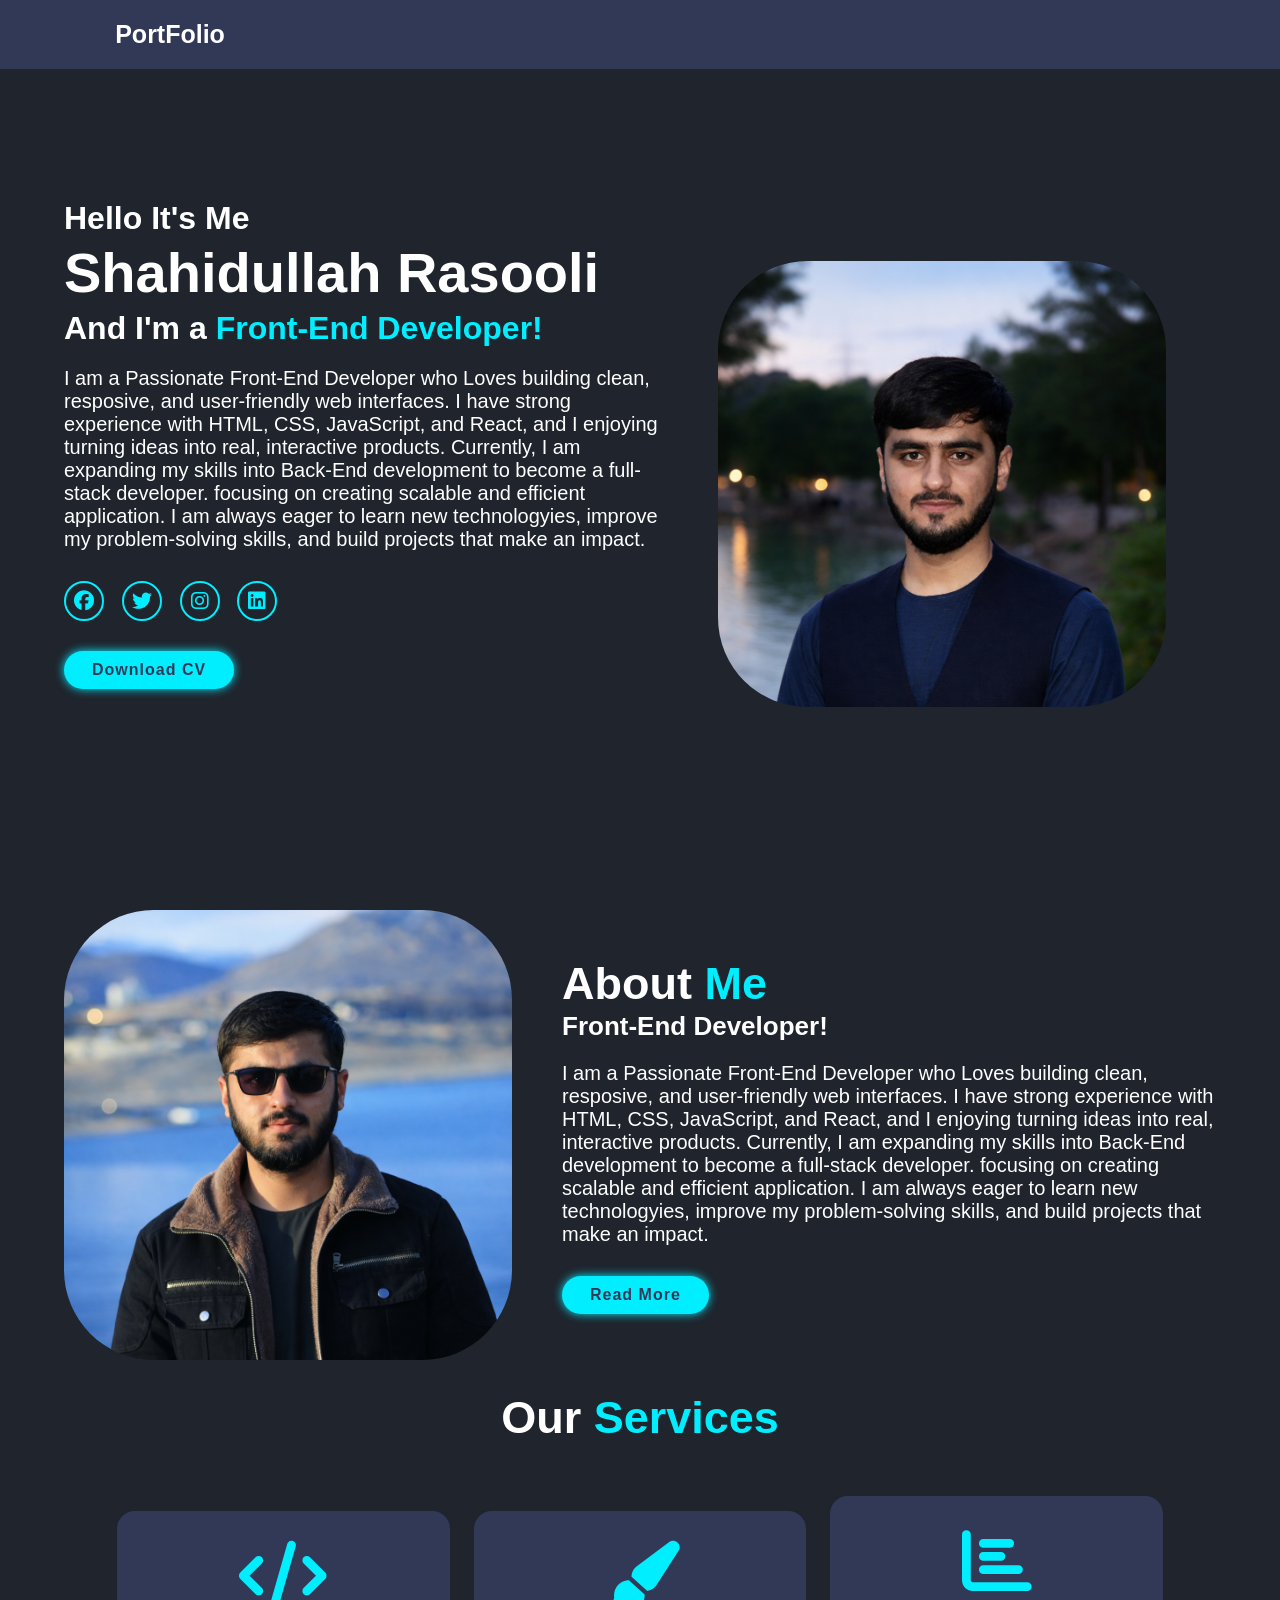
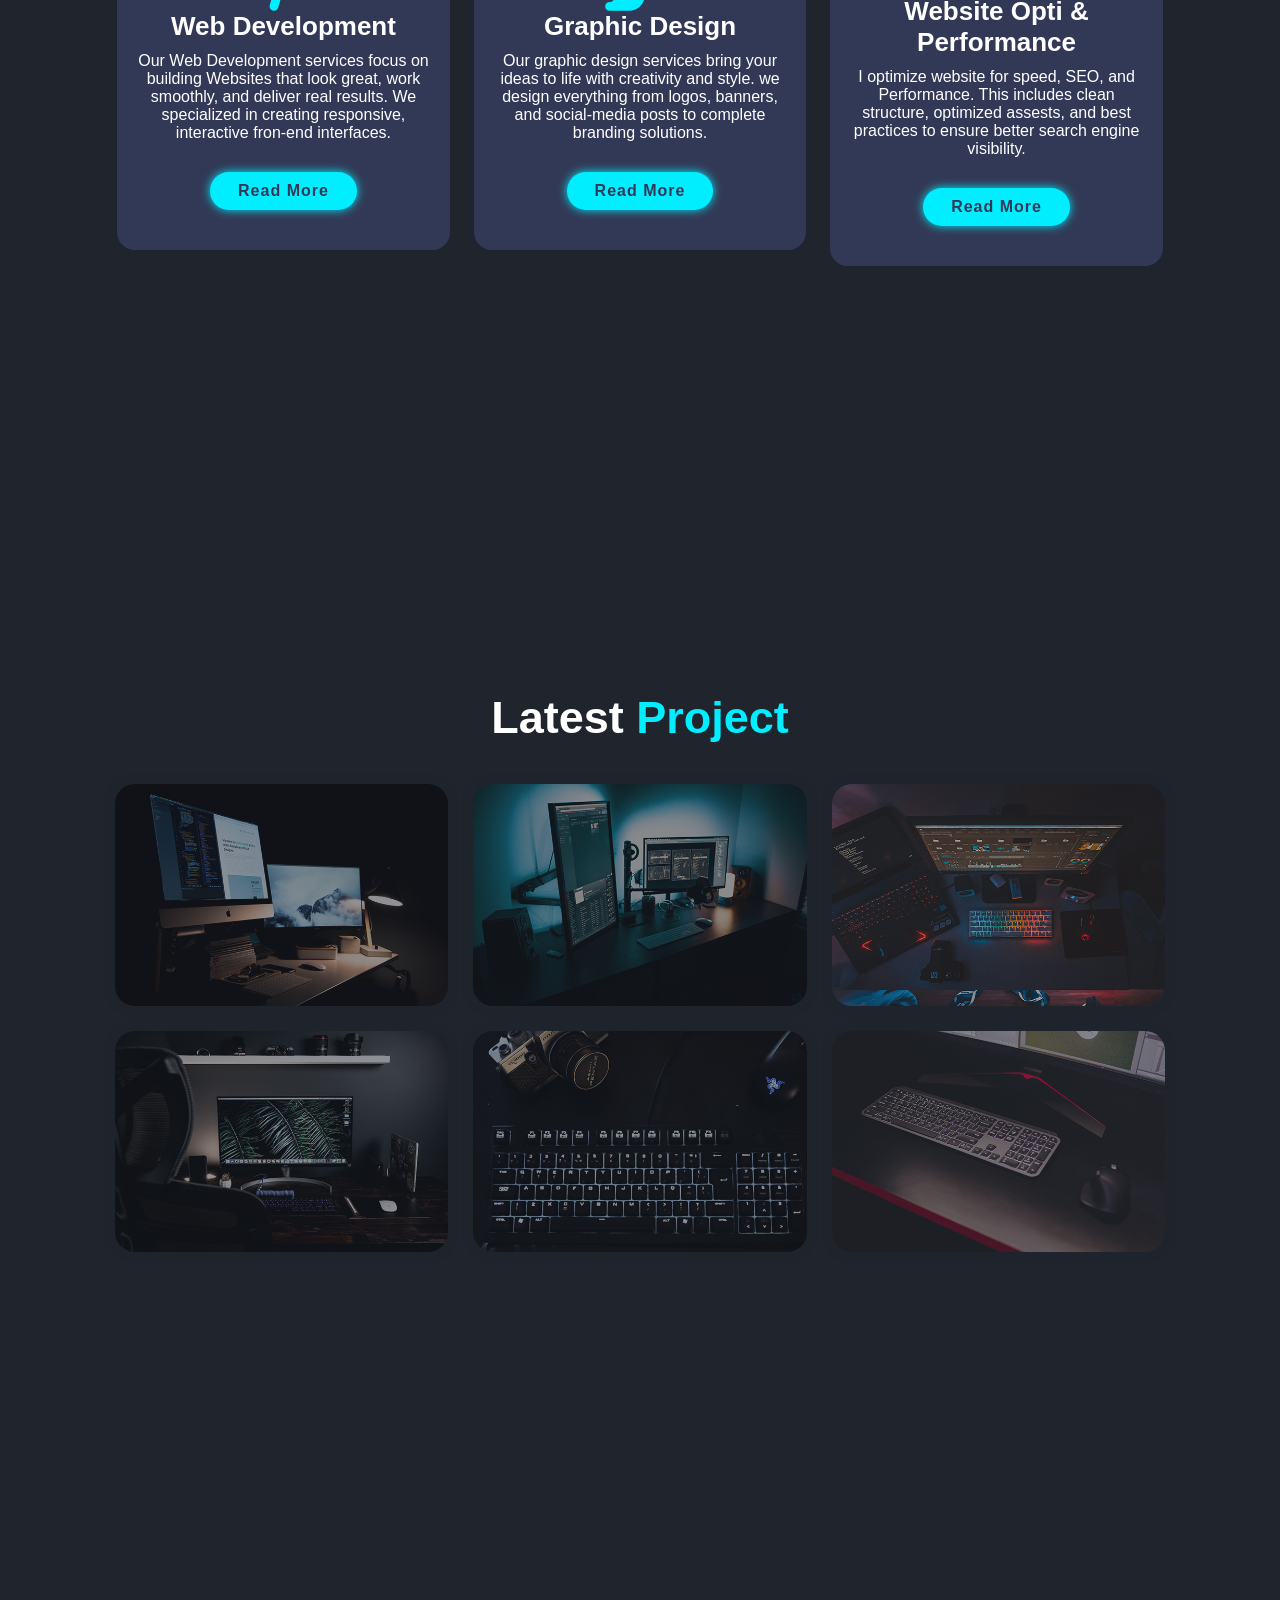
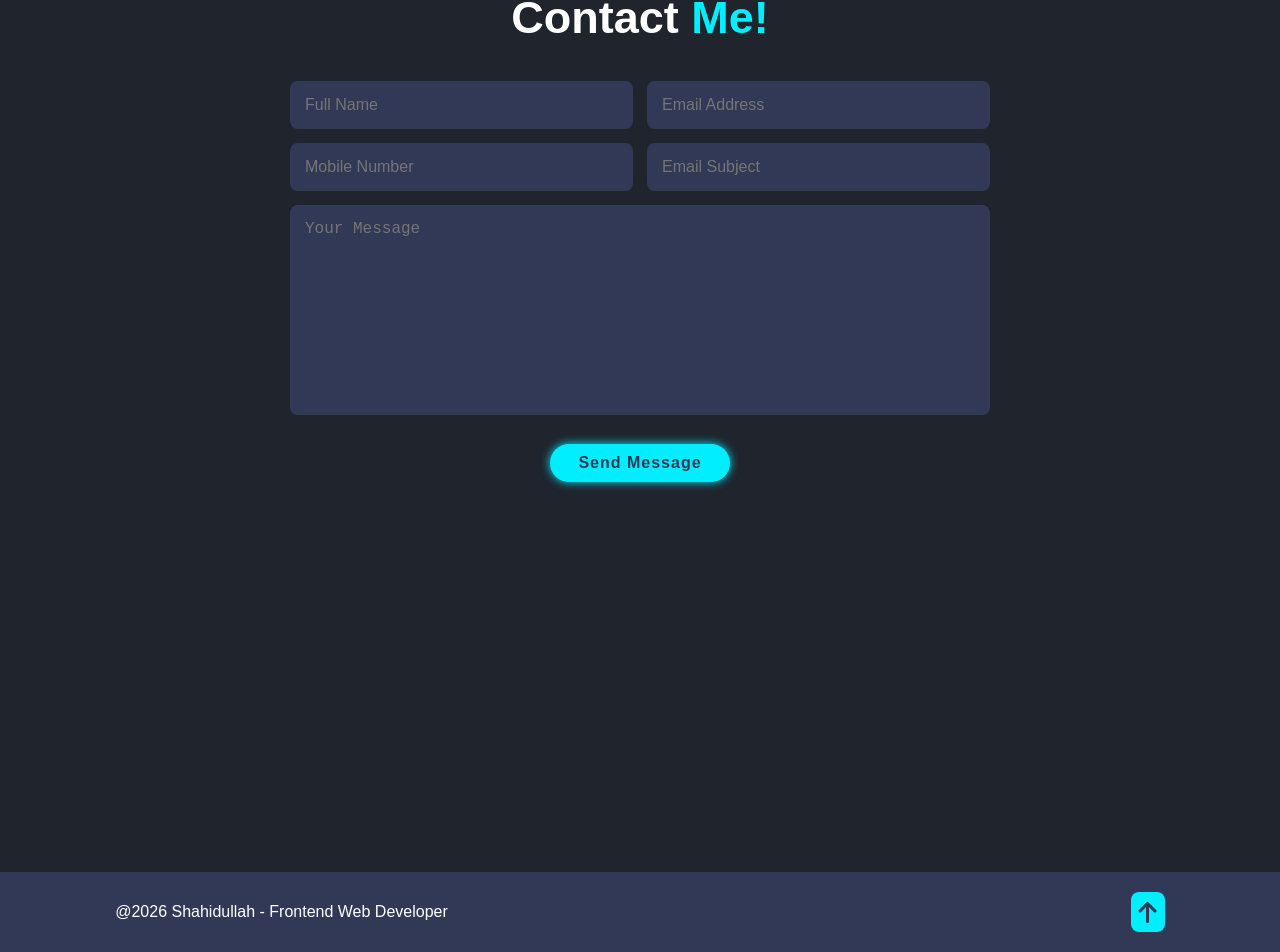
==== commit 16970d36: "Add files via upload" ====
--- a/index.html
+++ b/index.html
@@ -41,10 +41,16 @@
       <div class="home-content">
             <h3>Hello It's Me</h3>
             <h1>Shahidullah Rasooli</h1>
-            <h3>And I'm a <span>Full Stack Web Developer!</span></h3>
-            <p>
-             Building modern, scalable, and high-performance web applications from frontend to backend.
-             I am a passionate Full Stack Web Developer specializing in creating responsive, user-friendly, and scalable web applications using modern technologies and best development practices.
+            <h3>And I'm a <span>Front-End Developer!</span></h3>
+            <p>
+              I am a Passionate Front-End Developer who Loves building clean,
+              resposive, and user-friendly web interfaces. I have strong experience
+              with HTML, CSS, JavaScript, and React, and I enjoying turning ideas
+              into real, interactive products. Currently, I am expanding my skills
+              into Back-End development to become a full-stack developer. focusing
+              on creating scalable and efficient application. I am always eager to
+              learn new technologyies, improve my problem-solving skills, and build
+              projects that make an impact.
             </p>
             <div class="social-media">
               <a href="https://www.facebook.com/profile.php?id=100089899447970"
@@ -76,11 +82,16 @@
       </div>
       <div class="about-content">
         <h2 class="heading">About <span>Me</span></h2>
-        <h3>Full Stack Web Developer!</h3>
+        <h3>Front-End Developer!</h3>
         <p>
-     I develop complete web solutions, from designing beautiful user interfaces to building secure backend systems and databases. My goal is to create applications that are fast, reliable, and easy to use.
-     My expertise includes React, TypeScript, Tailwind CSS, Shadcn UI, Node.js, Express.js, MongoDB, and RESTful APIs. I enjoy solving complex problems and turning ideas into real-world digital products.
-     I focus on writing clean, maintainable code and following industry best practices to deliver high-quality software that meets both user and business requirements.
+          I am a Passionate Front-End Developer who Loves building clean,
+          resposive, and user-friendly web interfaces. I have strong experience
+          with HTML, CSS, JavaScript, and React, and I enjoying turning ideas
+          into real, interactive products. Currently, I am expanding my skills
+          into Back-End development to become a full-stack developer. focusing
+          on creating scalable and efficient application. I am always eager to
+          learn new technologyies, improve my problem-solving skills, and build
+          projects that make an impact.
         </p>
         <a href="#" class="btn">Read More</a>
       </div>
@@ -98,25 +109,30 @@
           <i class="fa-solid fa-code"></i>
           <h3>Web Development</h3>
           <p>
-           Custom Full Stack Web Application Development tailored to your business needs.
+            Our Web Development services focus on building Websites that look
+            great, work smoothly, and deliver real results. We specialized in
+            creating responsive, interactive fron-end interfaces.
           </p>
           <a href="#" class="btn">Read More</a>
         </div>
 
         <div class="services-box">
           <i class="fa-solid fa-paintbrush"></i>
-          <h3>Database Management</h3>
+          <h3>Graphic Design</h3>
           <p>
-           Efficient database design, management, and optimization using MongoDB.
+            Our graphic design services bring your ideas to life with creativity
+            and style. we design everything from logos, banners, and
+            social-media posts to complete branding solutions.
           </p>
           <a href="#" class="btn">Read More</a>
         </div>
 
         <div class="services-box">
           <i class="fa-solid fa-chart-bar"></i>
-          <h3>Deployment</h3>
+          <h3>Website Opti & Performance</h3>
           <p>
-           Application deployment, hosting configuration, and performance optimization.
+            I optimize website for speed, SEO, and Performance. This includes
+            clean structure, optimized assests, and best practices to ensure better search engine visibility.
           </p>
           <a href="#" class="btn">Read More</a>
         </div>
